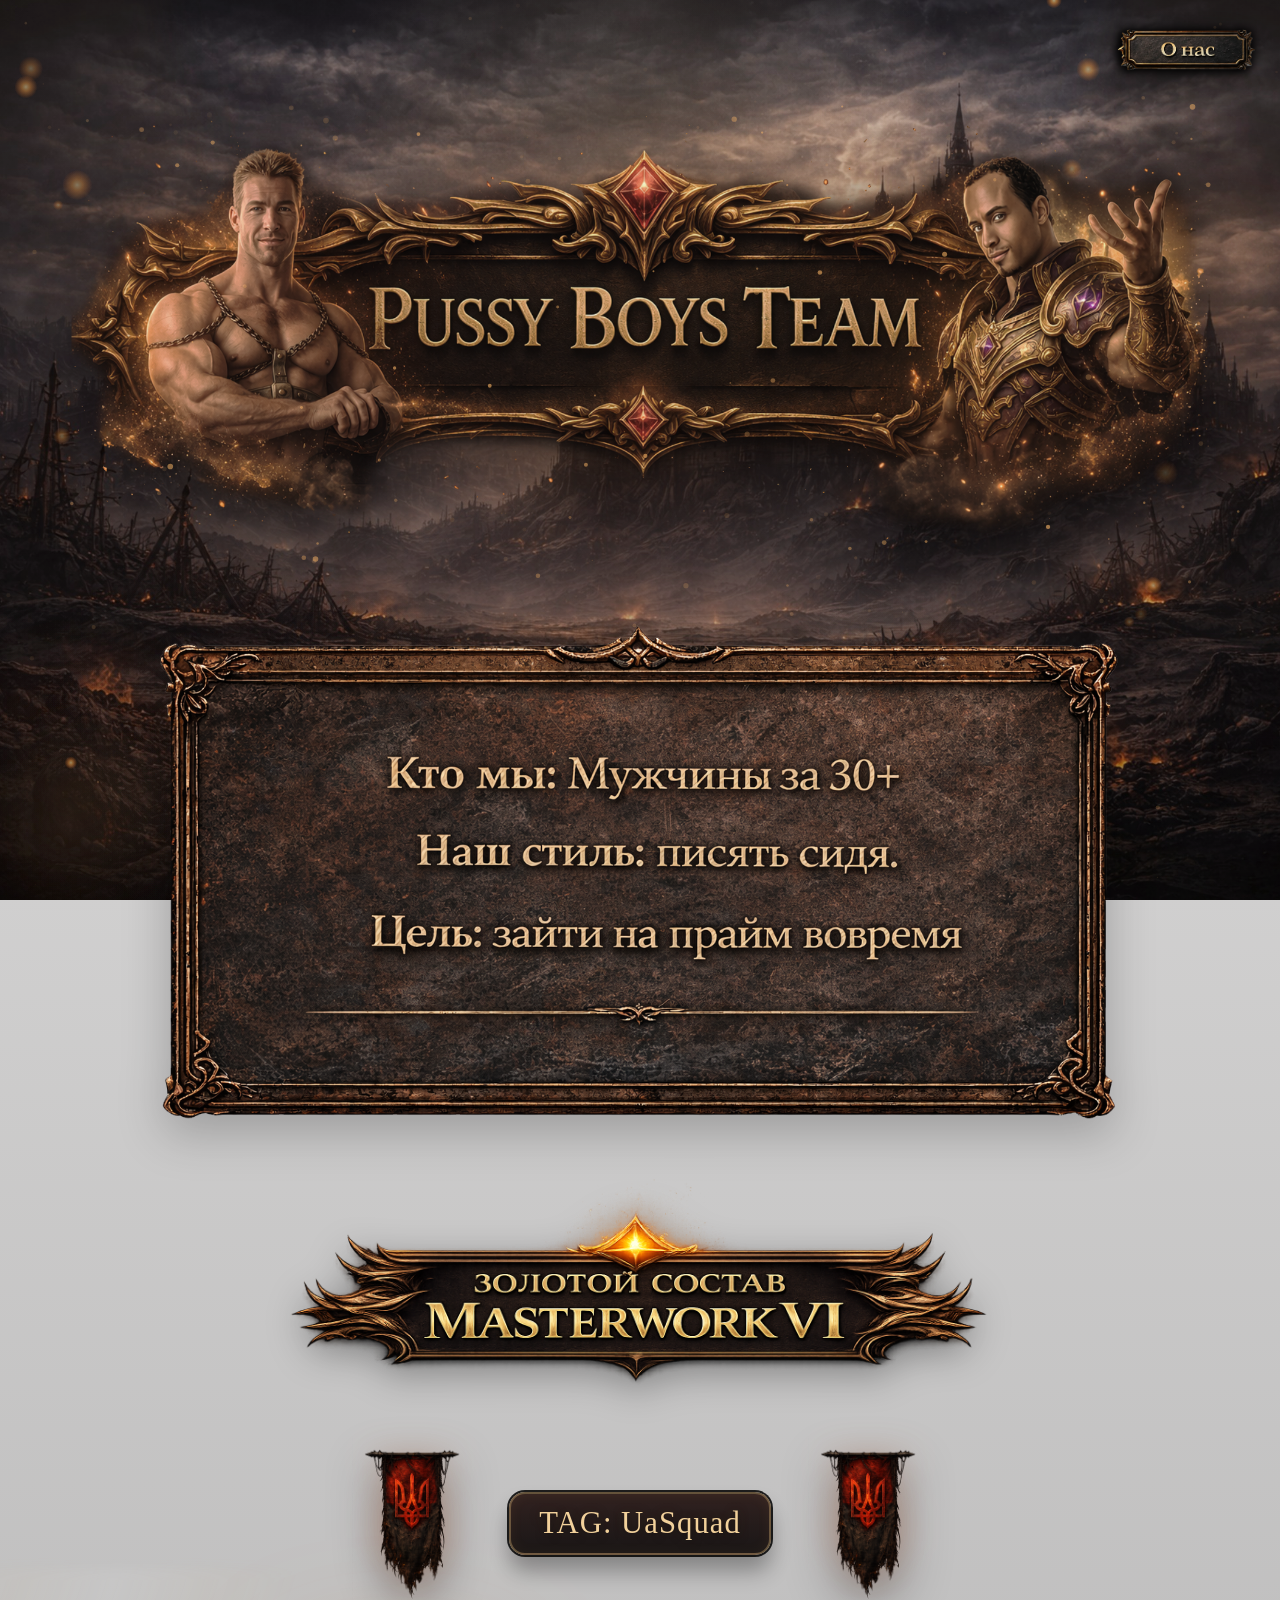
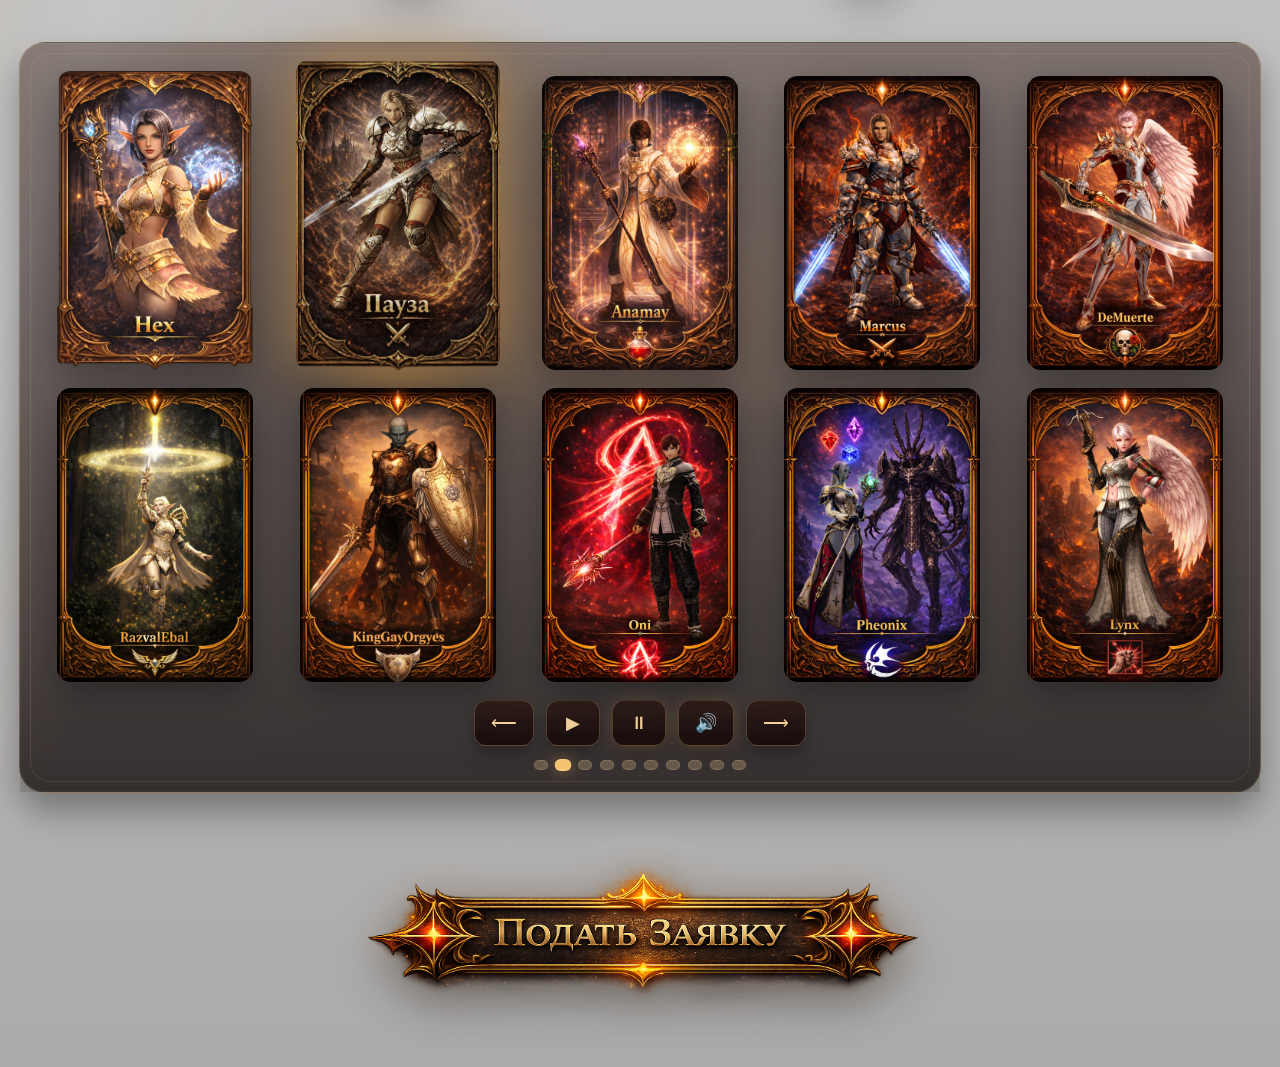
==== index.html @ cdac4bb9 "Add files via upload" ====
<!DOCTYPE html>
<html lang="ru">
<head>
<link rel="icon" type="image/png" href="favicon.png">
<meta charset="UTF-8" />
<meta name="viewport" content="width=device-width, initial-scale=1.0" />
<title>Pussy Boys Team</title>
<style>
*{box-sizing:border-box}
html,body{margin:0;padding:0;scroll-behavior:smooth}
:root{
  --gold:#f2d19b;
  --gold2:#d9b06d;
  --line:rgba(218,181,116,.28);
  --panelTop:rgba(35,20,18,.96);
  --panelBottom:rgba(16,10,10,.96);
}
body{
  min-height:100vh;
  font-family:Georgia,"Times New Roman",serif;
  color:#f2dfbf;
  background:linear-gradient(rgba(20,12,10,.12),rgba(10,8,8,.34)),url('bg.jpg') center top / cover no-repeat fixed;
  overflow-x:hidden;
}
body::before{
  content:"";
  position:fixed; inset:0;
  pointer-events:none;
  background:radial-gradient(circle at 50% 18%, rgba(255,210,140,.12), transparent 32%),linear-gradient(rgba(0,0,0,.04), rgba(0,0,0,.16));
  z-index:0;
}
#bgFx{position:fixed;inset:0;pointer-events:none;z-index:0}
.page{position:relative;z-index:1;width:min(1450px,calc(100% - 26px));margin:0 auto;padding:10px 0 34px}
.ambient-lights{position:fixed;inset:0;pointer-events:none;z-index:0;overflow:hidden}
.light-beam{position:absolute;top:-20vh;width:28vw;height:140vh;filter:blur(18px);opacity:.18;mix-blend-mode:screen;background:linear-gradient(180deg, rgba(255,204,136,.34), rgba(255,130,50,.08) 45%, transparent 88%);animation:beamFloat 13s ease-in-out infinite}
.light-beam.left{left:-6vw;transform:rotate(-16deg);animation-delay:-2s}
.light-beam.right{right:-7vw;transform:rotate(14deg);animation-delay:-7s}
.ember-orb{position:absolute;width:28vmax;height:28vmax;border-radius:999px;background:radial-gradient(circle, rgba(255,170,90,.16), rgba(255,120,50,.06) 36%, transparent 72%);filter:blur(18px);opacity:.55;animation:orbPulse 10s ease-in-out infinite}
.ember-orb.one{left:-8vmax;bottom:-6vmax}
.ember-orb.two{right:-10vmax;top:8vh;animation-delay:-5s}
@keyframes beamFloat{0%,100%{transform:translateY(0) rotate(-16deg) scale(1)}50%{transform:translateY(3vh) rotate(-12deg) scale(1.04)}}
@keyframes orbPulse{0%,100%{transform:scale(1);opacity:.42}50%{transform:scale(1.12);opacity:.64}}
.topbar{display:flex;justify-content:flex-end;margin-bottom:6px}
.about-link{display:inline-block;background:transparent;border:none;padding:0;cursor:pointer}
.topbar img{width:160px;filter:drop-shadow(0 8px 18px rgba(0,0,0,.45));transition:transform .22s ease,filter .22s ease}
.topbar img:hover{transform:translateY(-1px) scale(1.03);filter:drop-shadow(0 8px 18px rgba(0,0,0,.45)) drop-shadow(0 0 14px rgba(255,175,80,.22))}
.stage{display:flex;flex-direction:column;align-items:center}
.banner-wrap{position:relative;width:min(1350px,96vw);aspect-ratio:1919 / 768;margin-bottom:14px;filter:drop-shadow(0 20px 40px rgba(0,0,0,.60));overflow:hidden}
.banner-img{position:absolute;inset:0;width:100%;height:100%;object-fit:contain;z-index:2;user-select:none;pointer-events:none}
.banner-fx{position:absolute;inset:0;width:100%;height:100%;pointer-events:none;z-index:3}
.about-board{position:relative;width:min(980px,92vw);margin-top:12px}
.reveal{opacity:0;transform:translateY(26px) scale(.985);transition:opacity .7s ease,transform .7s ease}
.reveal.visible{opacity:1;transform:translateY(0) scale(1)}
.about-board img{display:block;width:100%;height:auto;filter:drop-shadow(0 16px 24px rgba(0,0,0,.24))}
.gold{width:min(700px,62vw);margin-top:28px;filter:drop-shadow(0 10px 18px rgba(0,0,0,.35))}
.tag-flag-wrap{width:min(760px,88vw);margin:24px auto 8px;display:flex;align-items:center;justify-content:center;gap:22px}
.side-flag{width:min(150px,18vw);display:flex;justify-content:center}
.side-flag .flag-wrap{position:relative;display:inline-block;transform-origin:top center;animation:flagSway 5.5s ease-in-out infinite;filter:drop-shadow(0 0 16px rgba(255,120,60,.14)) drop-shadow(0 18px 24px rgba(0,0,0,.38))}
.side-flag.right .flag-wrap{animation-delay:-2.2s}
.side-flag .flag-wrap::after{content:"";position:absolute;inset:10% 18%;border-radius:18px;background:radial-gradient(circle, rgba(255,120,60,.18), transparent 60%);filter:blur(20px);pointer-events:none}
.side-flag img{position:relative;z-index:1;width:min(120px,14vw);height:auto}
.tag-label-box{padding:12px 28px;border-radius:16px;background:linear-gradient(180deg, rgba(36,20,18,.92), rgba(12,8,8,.92));border:2px solid rgba(220,182,120,.38);box-shadow:0 0 0 2px rgba(0,0,0,.85),0 16px 22px rgba(0,0,0,.32),inset 0 0 14px rgba(255,170,80,.06)}
.tag-label{font-size:clamp(24px,2.4vw,38px);color:var(--gold);letter-spacing:1px;text-shadow:0 2px 10px rgba(0,0,0,.6),0 0 14px rgba(255,180,90,.08);white-space:nowrap}
@keyframes flagSway{0%,100%{transform:rotate(-1deg) translateY(0)}50%{transform:rotate(1.4deg) translateY(-3px)}}
.roster-stand{margin-top:18px;width:min(1380px,97vw);padding:22px;border-radius:26px;background:linear-gradient(180deg, rgba(48,26,20,.48), rgba(18,10,10,.74));border:1px solid rgba(218,181,116,.24);box-shadow:0 18px 34px rgba(0,0,0,.34),inset 0 0 0 1px rgba(255,220,150,.04);position:relative;overflow:visible}
.roster-stand::before{content:"";position:absolute;inset:10px;border-radius:20px;border:1px solid rgba(218,181,116,.16);pointer-events:none}
.roster-stand::after{content:"";position:absolute;inset:0;background:radial-gradient(circle at 50% 35%, rgba(255,180,100,.08), transparent 42%),linear-gradient(180deg, rgba(255,220,180,.03), transparent 20%, transparent 80%, rgba(0,0,0,.12));pointer-events:none}
.roster-stand .shimmer{position:absolute;inset:-10% auto -10% -20%;width:32%;background:linear-gradient(90deg, transparent, rgba(255,220,160,.08), rgba(255,255,255,.16), rgba(255,220,160,.08), transparent);transform:skewX(-18deg);filter:blur(6px);opacity:.55;pointer-events:none;animation:standSweep 9s linear infinite}
@keyframes standSweep{0%{left:-30%}100%{left:115%}}
.roster-inner{position:relative;z-index:1}
.roster-inner::before{content:"";position:absolute;left:50%;top:22%;transform:translateX(-50%);width:70%;height:180px;background:radial-gradient(circle, rgba(255,170,100,.08), transparent 70%);filter:blur(26px);pointer-events:none}
.cards{margin-top:6px;display:grid;grid-template-columns:repeat(5,minmax(0,1fr));gap:18px 16px;align-items:end;justify-items:center}
.card-shell{position:relative;width:min(100%,220px);display:flex;justify-content:center;align-items:flex-end;cursor:pointer;-webkit-tap-highlight-color:transparent;padding:12px;margin:-12px;border:none;background:transparent}
.card-shell::after{content:"";position:absolute;inset:auto 10px -6px 10px;height:28px;border-radius:999px;background:radial-gradient(circle, rgba(255,180,80,.34), transparent 72%);opacity:0;filter:blur(11px);transform:scale(.82);transition:opacity .25s ease,transform .25s ease;pointer-events:none}
.card-shell.active::after{opacity:1;transform:scale(1.08)}
.card{display:block;width:min(100%,220px);transition:transform .24s ease,filter .24s ease,opacity .24s ease;cursor:pointer;filter:drop-shadow(0 12px 20px rgba(0,0,0,.35));transform-origin:center bottom;border-radius:14px;position:relative;z-index:1;user-select:none;-webkit-user-drag:none}
.card-shell:hover .card{transform:translateY(-6px) scale(1.08);filter:drop-shadow(0 0 18px rgba(255,190,100,.35)) drop-shadow(0 18px 28px rgba(0,0,0,.5))}
.card-shell:hover::after{opacity:1;transform:scale(1.12)}
.cards:hover .card-shell:not(:hover) .card{opacity:.62}
.card.active{opacity:1;transform:scale(1.04);filter:drop-shadow(0 0 26px rgba(255,198,110,.46)) drop-shadow(0 0 54px rgba(255,150,50,.18)) drop-shadow(0 16px 28px rgba(0,0,0,.44));animation:cardPulse 2.6s ease-in-out infinite}
@keyframes cardPulse{0%,100%{transform:scale(1.04)}50%{transform:scale(1.06)}}
.controls{margin-top:18px;display:flex;gap:12px;align-items:center;justify-content:center;flex-wrap:wrap}
.ctrl-btn{border:1px solid var(--line);background:linear-gradient(180deg, rgba(48,27,23,.86), rgba(20,10,10,.92));color:var(--gold);min-width:54px;height:46px;padding:0 16px;border-radius:12px;cursor:pointer;font-size:18px;box-shadow:0 10px 18px rgba(0,0,0,.26);transition:transform .18s ease,filter .18s ease,border-color .18s ease}
.ctrl-btn:hover{transform:translateY(-1px);filter:brightness(1.06);border-color:rgba(255,205,120,.4)}
.ctrl-btn.active-toggle{box-shadow:0 0 16px rgba(255,180,80,.2),0 10px 18px rgba(0,0,0,.26)}
.indicators{display:flex;gap:8px;margin-top:14px;justify-content:center;flex-wrap:wrap}
.dot{width:10px;height:10px;border-radius:999px;background:rgba(255,220,160,.24);border:1px solid rgba(255,220,160,.18);transition:transform .18s ease,background .18s ease,box-shadow .18s ease;cursor:pointer}
.dot.active{background:rgba(255,205,120,.95);box-shadow:0 0 12px rgba(255,185,90,.45);transform:scale(1.2)}
.apply{display:block;width:min(560px,58vw);margin:30px auto 0;filter:drop-shadow(0 0 22px rgba(255,170,76,.16)) drop-shadow(0 14px 24px rgba(0,0,0,.45));transition:.2s ease;cursor:pointer}
.apply:hover{transform:scale(1.03)}
.modal{position:fixed;inset:0;display:none;align-items:center;justify-content:center;z-index:50}
body.focus-mode #bgFx,body.focus-mode .ambient-lights{opacity:.18;transition:opacity .3s ease}
body.focus-mode .stage{transform:scale(.992)}
#characterModal.open .modal-window{box-shadow:0 22px 48px rgba(0,0,0,.54),0 0 48px rgba(255,170,80,.14)}
.modal.open{display:flex}
.modal-backdrop{position:absolute;inset:0;background:rgba(0,0,0,.62);backdrop-filter:blur(6px)}
.modal-window{position:relative;z-index:2;width:min(980px,94vw);max-height:min(88vh,980px);overflow:auto;padding:28px 30px 24px;border-radius:20px;background:radial-gradient(circle at top center, rgba(255,160,70,.06), transparent 30%),linear-gradient(180deg, var(--panelTop), var(--panelBottom));border:1px solid rgba(218,181,116,.35);box-shadow:0 18px 40px rgba(0,0,0,.45),0 0 24px rgba(255,170,80,.08);color:#f2dfbf;animation:modalIn .22s ease}
.modal-window::before{content:"";position:absolute;inset:10px;border-radius:14px;border:1px solid rgba(255,220,160,.10);pointer-events:none}
.modal-window h2{position:relative;margin:0 0 18px;color:#f2d19b;font-size:clamp(28px,3vw,40px);text-align:center;letter-spacing:.4px}
.modal-text{font-size:clamp(18px,1.7vw,24px);line-height:1.6;max-height:50vh;overflow-y:auto;padding-right:6px}
.modal-text p{margin:0 0 12px}
.modal-text b{color:#f4ca86}
.modal-text::-webkit-scrollbar{width:6px}
.modal-text::-webkit-scrollbar-thumb{background:rgba(255,180,80,.4);border-radius:6px}
.modal-close{position:absolute;top:12px;right:14px;width:42px;height:42px;border-radius:10px;border:1px solid rgba(218,181,116,.28);background:linear-gradient(180deg, rgba(48,27,23,.86), rgba(20,10,10,.92));color:#f2d19b;cursor:pointer;font-size:20px}
.modal-close:hover{filter:brightness(1.08)}
.character-grid{display:grid;grid-template-columns:minmax(180px,260px) 1fr;gap:20px;align-items:start}
.character-grid img{width:100%;border-radius:16px;filter:drop-shadow(0 12px 20px rgba(0,0,0,.35))}
.character-role{color:var(--gold2);font-size:clamp(20px,1.8vw,26px);margin-bottom:10px}
.character-tabs{display:flex;gap:10px;flex-wrap:wrap;margin-bottom:14px}
.tab-btn{border:1px solid var(--line);background:linear-gradient(180deg, rgba(48,27,23,.82), rgba(20,10,10,.90));color:var(--gold);padding:10px 14px;border-radius:12px;cursor:pointer;font-size:16px}
.tab-btn.active{box-shadow:0 0 14px rgba(255,180,80,.18);border-color:rgba(255,205,120,.38)}
.character-sound{margin-top:16px;display:flex;gap:10px;flex-wrap:wrap}
.form-grid{display:grid;grid-template-columns:1fr 1fr;gap:14px}
.form-grid .full{grid-column:1 / -1}
.form-field label{display:block;margin-bottom:6px;color:var(--gold)}
.form-field input,.form-field textarea{width:100%;padding:12px 14px;border-radius:12px;border:1px solid rgba(218,181,116,.24);background:rgba(15,10,10,.72);color:#f2dfbf;font:inherit}
.form-field textarea{min-height:120px;resize:vertical}
.submit-row{margin-top:18px;display:flex;gap:12px;justify-content:flex-end;align-items:center;flex-wrap:wrap}
.submit-status{color:#f4ca86;font-size:15px}
.form-btn{border:1px solid var(--line);background:linear-gradient(180deg, rgba(48,27,23,.92), rgba(20,10,10,.96));color:var(--gold);min-width:120px;height:46px;padding:0 18px;border-radius:12px;cursor:pointer;font-size:18px;box-shadow:0 10px 18px rgba(0,0,0,.26)}
@keyframes modalIn{from{opacity:0;transform:translateY(12px) scale(.98)}to{opacity:1;transform:translateY(0) scale(1)}}
@media (max-width:1200px){
  .cards{grid-template-columns:repeat(4,minmax(0,1fr))}
}
@media (max-width:980px){
  .page{width:calc(100% - 20px)}
  .cards{grid-template-columns:repeat(3,minmax(0,1fr));gap:16px 12px}
  .card,.card-shell{width:min(100%,210px)}
  .gold{width:min(560px,74vw)}
  .apply{width:min(440px,72vw)}
  .character-grid,.form-grid{grid-template-columns:1fr}
  .tag-flag-wrap{gap:10px}
  .modal-window{width:min(94vw,820px);padding:24px 22px 20px}
}
@media (max-width:760px){
  body{background-attachment:scroll;background-position:center top}
  .page{width:calc(100% - 16px);padding:8px 0 20px}
  .topbar{justify-content:center;margin-bottom:10px}
  .topbar img{width:122px}
  .banner-wrap{width:min(100%,96vw);margin-bottom:10px}
  .about-board{width:min(100%,96vw);margin-top:8px}
  .gold{width:min(92vw,520px);margin-top:18px}
  .tag-flag-wrap{gap:8px;flex-wrap:nowrap}
  .side-flag img{width:min(72px,14vw)}
  .tag-label{font-size:clamp(16px,4.2vw,24px);white-space:normal;text-align:center}
  .tag-label-box{padding:10px 14px;width:min(100%,420px)}
  .roster-stand{width:min(100%,96vw);padding:16px 12px 14px;border-radius:20px;margin-top:14px}
  .roster-stand::before{inset:8px;border-radius:15px}
  .cards{grid-template-columns:repeat(2,minmax(0,1fr));gap:14px 10px}
  .card,.card-shell{width:min(100%,190px)}
  .controls{gap:8px;margin-top:14px}
  .ctrl-btn{min-width:48px;height:44px;padding:0 14px;border-radius:10px;font-size:17px}
  .indicators{margin-top:12px;gap:7px}
  .dot{width:11px;height:11px}
  .apply{width:min(86vw,380px);margin-top:20px}
  .modal-window{width:min(96vw,680px);max-height:min(90vh,980px);padding:20px 16px 16px;border-radius:18px}
  .modal-window h2{margin-bottom:14px}
  .modal-text{font-size:16px;line-height:1.55;max-height:48vh}
  .character-role{font-size:20px}
  .character-tabs,.character-sound{gap:8px}
  .tab-btn,.form-btn{min-height:44px;font-size:15px}
  .form-field input,.form-field textarea{padding:11px 12px;font-size:16px}
  .submit-row{justify-content:stretch}
}
@media (max-width:520px){
  .page{width:calc(100% - 12px)}
  .tag-flag-wrap{flex-direction:column}
  .side-flag{display:none}
  .roster-stand{padding:14px 10px 12px}
  .cards{grid-template-columns:repeat(2,minmax(0,1fr));gap:12px 8px}
  .card,.card-shell{width:min(100%,168px)}
  .card-shell:hover .card{transform:translateY(-2px) scale(1.03)}
  .card.active{transform:scale(1.02)}
  .controls{display:grid;grid-template-columns:repeat(5,minmax(0,1fr));width:100%}
  .ctrl-btn{min-width:0;width:100%;padding:0;height:42px}
  .character-grid img{max-width:220px;margin:0 auto}
  .character-sound{display:grid;grid-template-columns:1fr;gap:8px}
  .form-grid{gap:12px}
  .submit-row{flex-direction:column;align-items:stretch}
  .submit-status{text-align:center}
}
@media (max-width:380px){
  .cards{grid-template-columns:1fr}
  .card,.card-shell{width:min(78vw,240px)}
  .controls{grid-template-columns:repeat(3,minmax(0,1fr))}
  #playBtn,#pauseBtn{grid-column:span 1}
  #soundBtn{grid-column:span 1}
  #prevBtn{grid-column:1 / 2}
  #nextBtn{grid-column:3 / 4}
}

@media (hover:none){
  .cards:hover .card-shell:not(.active) .card{opacity:1;transform:none}
  .card-shell:hover .card{transform:none;filter:drop-shadow(0 12px 20px rgba(0,0,0,.35))}
  .card-shell:hover::after{opacity:0;transform:scale(.82)}
}

/* CUSTOM PNG CURSOR */
body {
  cursor: url('cursor.png') 4 4, auto;
}

button, a, .card {
  cursor: url('cursor.png') 4 4, pointer;
}

</style>
</head>
<body>
<audio id="metalHitAudio" preload="auto">
  <source src="metal-hit.mp3" type="audio/mpeg">
</audio>
<canvas id="bgFx"></canvas>
<div class="ambient-lights" aria-hidden="true">
  <div class="light-beam left"></div>
  <div class="light-beam right"></div>
  <div class="ember-orb one"></div>
  <div class="ember-orb two"></div>
</div>

<div class="page">
  <div class="topbar">
    <button class="about-link" id="aboutOpenBtn" aria-label="О нас">
      <img src="about.png" alt="О нас" />
    </button>
  </div>

  <div class="stage">
    <div class="banner-wrap" id="bannerWrap">
      <img class="banner-img" src="banner.png" alt="Pussy Boys Team" />
      <canvas class="banner-fx" id="bannerFx"></canvas>
    </div>

    <div class="about-board reveal" id="about-block">
      <img src="wood.png" alt="Доска Кто мы" />
    </div>

    <img class="gold reveal" src="gold.png" alt="Золотой состав" />

    <div class="tag-flag-wrap reveal">
      <div class="side-flag left">
        <div class="flag-wrap"><img src="flag.png" alt="UaSquad flag" onerror="this.style.display='none'"></div>
      </div>
      <div class="tag-label-box">
        <div class="tag-label">TAG: UaSquad</div>
      </div>
      <div class="side-flag right">
        <div class="flag-wrap"><img src="flag.png" alt="UaSquad flag" onerror="this.style.display='none'"></div>
      </div>
    </div>

    <div class="roster-stand reveal">
      <div class="shimmer"></div>
      <div class="roster-inner">
        <div class="cards" id="cards"></div>
        <div class="controls">
          <button class="ctrl-btn" id="prevBtn" title="Предыдущий">⟵</button>
          <button class="ctrl-btn active-toggle" id="playBtn" title="Запустить авто">▶</button>
          <button class="ctrl-btn" id="pauseBtn" title="Пауза авто">⏸</button>
          <button class="ctrl-btn active-toggle" id="soundBtn" title="Звук">🔊</button>
          <button class="ctrl-btn" id="nextBtn" title="Следующий">⟶</button>
        </div>
        <div class="indicators" id="indicators"></div>
      </div>
    </div>

    <img class="apply reveal" src="apply.png" alt="Подать заявку" id="applyOpenBtn" />
  </div>
</div>

<div class="modal" id="aboutModal">
  <div class="modal-backdrop" id="aboutBackdrop"></div>
  <div class="modal-window">
    <button class="modal-close" id="aboutCloseBtn" aria-label="Закрыть">✕</button>
    <h2>О Pussy Boys Team</h2>
    <div class="modal-text">
      <p><b>Кто мы:</b> Обычная ебанутая конста. Не идеальные, не святые — просто пачка, которая каким-то хуем работает.</p> <p><b>Наш стиль:</b> Любим подраться, любим залететь без плана, любим делать хуйню… но иногда, сука, делаем идеально и сами в ахуе.</p> <p><b>Как играем:</b> Сегодня мы боги, завтра клоуны. Кто-то жмёт кнопки, кто-то орёт, кто-то лежит ебалом в пол — классика.</p> <p><b>Позиция:</b> Нам похуй на “правильную” игру. Мы не про гайды и теорию. Мы про вайб, крики в ТС и файты, где всё идёт через жопу, но мы всё равно вывозим.</p> <p><b>Цель:</b> Пиздить, не развалиться, и чтобы было что вспоминать, а не просто “ну пофармили и разошлись”.</p> <p><b>Кого ищем:</b> Не нытиков, токсиков. Нужны живые люди, с онлайном, с юмором и с яйцами. Если ты готов играть в команде, а не стоять как НПЦ — ждем!</p>
    </div>
  </div>
</div>

<div class="modal" id="characterModal">
  <div class="modal-backdrop" id="characterBackdrop"></div>
  <div class="modal-window">
    <button class="modal-close" id="characterCloseBtn" aria-label="Закрыть">✕</button>
    <h2 id="characterTitle">Персонаж</h2>
    <div class="character-grid">
      <img id="characterImage" src="" alt="Персонаж">
      <div>
        <div class="character-role" id="characterRole"></div>
        <div class="character-tabs">
          <button class="tab-btn active" data-tab="desc">Описание</button>
          <button class="tab-btn" data-tab="notes">Заметки</button>
                  </div>
        <div class="modal-text" id="characterTextBox">
          <p id="characterText"></p>
        </div>
        <div class="character-sound">
          <button class="form-btn" id="replaySoundBtn">▶ Проиграть звук</button>
          <button class="form-btn" id="stopSoundBtn">⏹ Остановить звук</button>
        </div>
      </div>
    </div>
  </div>
</div>

<div class="modal" id="applyModal">
  <div class="modal-backdrop" id="applyBackdrop"></div>
  <div class="modal-window">
    <button class="modal-close" id="applyCloseBtn" aria-label="Закрыть">✕</button>
    <h2>Подать заявку</h2>
    <form id="applyForm">
      <div class="form-grid">
        <div class="form-field">
          <label for="nickname">Ник</label>
          <input id="nickname" name="nickname" required>
        </div>
        <div class="form-field">
          <label for="telegram">Telegram</label>
          <input id="telegram" name="telegram" required>
        </div>
        <div class="form-field">
          <label for="classRole">Класс / роль</label>
          <input id="classRole" name="class_role" required>
        </div>
        <div class="form-field">
          <label for="prime">Прайм / онлайн</label>
          <input id="prime" name="prime" required>
        </div>
        <div class="form-field">
          <label for="age">Возраст</label>
          <input id="age" name="age" required>
        </div>
        <div class="form-field">
          <label for="experience">Опыт / сервер</label>
          <input id="experience" name="experience" required>
        </div>
        <div class="form-field full">
          <label for="aboutPlayer">Пару слов о себе</label>
          <textarea id="aboutPlayer" name="about_player" required></textarea>
        </div>
      </div>
      <div class="submit-row">
        <div class="submit-status" id="submitStatus"></div>
        <button class="form-btn" type="submit">Отправить</button>
      </div>
    </form>
  </div>
</div>

<script>
const PLACEHOLDER_SVG = "data:image/svg+xml;utf8," + encodeURIComponent(`<svg xmlns='http://www.w3.org/2000/svg' width='500' height='800' viewBox='0 0 500 800'><defs><linearGradient id='g' x1='0' x2='0' y1='0' y2='1'><stop offset='0%' stop-color='#4a2a1d'/><stop offset='100%' stop-color='#1b0f0d'/></linearGradient></defs><rect width='100%' height='100%' rx='26' fill='url(#g)'/><rect x='14' y='14' width='472' height='772' rx='18' fill='none' stroke='#c69557' stroke-width='3' opacity='0.75'/><text x='50%' y='46%' text-anchor='middle' fill='#f2d19b' font-size='34' font-family='Georgia'>PLACEHOLDER</text><text x='50%' y='53%' text-anchor='middle' fill='#c69557' font-size='20' font-family='Georgia'>Добавь PNG карточку</text></svg>`);

const players = [
  { name:'Hex', role:'EE', image:'hex.png', sound:'hex.mp3', text:`По факту он не играет в Lineage 2 — он там работает без выходных, отпуска и шансов на нормальную жизнь.
Глава Pussy Boys Team — человек, который может за 5 минут придумать план уровня “мы сейчас разъебём сервер”, а через 10 минут вся пачка уже лежит ебалом в пол. Стратег, аналитик и главный поставщик хуйни  одновременно.
Выглядит “довольно красиво как для урода” — это когда ты смотришь и вроде норм, а потом понимаешь, что тебя где-то наебали, но не можешь объяснить где именно.
Человек важности уровня главы государства. Даже донатит в игру через Пенсионный фонд.
Полгода обещает сделать видео “итоги сезона на MW”. На текущий момент готовность — 146%. Осталось только, блядь, начать. Это уже не обещание — это легенда, миф, местный фольклор.
Любит делать сайты про Pussy Boys больше, чем играть, потому что там хотя бы можно нажать “обновить” и не получить пизды от рандомов.`, notes:`● Много пиздит
● Любит точность и порядок
● Смешно шутит` },
  { name:'IIay3a', role:'Гладиатор', image:'pauza.png', sound:'IIay3a.mp3', text:` Смотри внимательно.
Ты видишь перед собой игрока?
Или ебучую радиостанцию без кнопки выключить?
Можешь представить, сколько слов он сказал за день?
Или ты уже сбился после первой тысячи?
Он играет?
Или он просто параллельно ведёт форум, телеграм, переговоры и ещё успевает пиздеть в ТС?
Ты думаешь, он занят?
Или он просто везде сразу?
Посмотри ещё раз.
Этот человек… Потенциальный операционный директор "Суши Клаб Солёное" и двигатель пачки. `, notes:`● Говорит правду в лоб
● Жёсткий приколист
● Есть бронь`, lore:`Гладиатор, который считает, что лучшая защита — это ещё одна атака.` },
  { name:'Anamay', role:'Биш', image:'anamay.png', sound:'anamay.mp3', text:`Родился, вырос, всё как у людей. Переехал в Германию, стал правых взглядов. Мечтал стать художником. Потом работа, семья, ребёнок.
Долгое время играл в Lineage. Стабильно, уверенно, понимал игру, чувствовал тайминги. Уважаемый человек в пачке.
Но в какой-то момент ему стало мало.
Бросил всё. Жену. Ребёнка. Пак.  И ушёл в Доту. Просто потому что внутри сидело твёрдое: «Я могу больше».
Старт — около 1500 ммр. 38 лет. Уже не юнец, но с холодной головой, железной дисциплиной и взглядом человека, которому нечего терять.
Говорят, первые полгода он почти не выходил из дома. Тренировки по 12–14 часов. Восемь реплей в день минимум. Анализ, тайминги, механика, макро. Всё заново. Как будто начинал жизнь с чистого листа.
Сейчас ему уже за сорок, а он всё ещё лезет вверх. Медленно, тяжело, но без остановки. Иногда в голосе проскальзывает усталость, но в глазах — тот же огонь.
Легенда пачки. Настоящий талант. Человек, который в том возрасте, когда большинство уже давно смирилось, решил, что его главная история ещё не написана.`, notes:`● Умный.
● Вес 126 килограмм. 
● Моральный урон команде.`, lore:`Если враг думал, что бой уже выигран, значит он просто не заметил Anamay.` },
  { name:'Marcus', role:'Гладиатор', image:'Marcus.png', sound:'marcus.mp3', text:`Предприимчивый мужик. Владелец сети ресторанов, добрый, отзывчивый, всегда поможет советом или баблом. Служил в спецназе, участвовал в нескольких антитеррористических операциях. Больше трёхсот подтверждённых убийств. Готовили к партизанской войне, был лучшим снайпером во всей армии.
И как, сука, в эту хуйню можно поверить?
А потом ты заходишь на прайм и всё сразу становится на место.
Этот гений прижимает ТП в тот момент, когда ты только карту открыл. Подождать команду? Да хуй там. Он уже влетел в толпу с криком «ЩА Я ЧЕКНУ!» посреди Хатума, будто это зачистка блокпоста.
Требует дайте мне хил, я их всех вынесу. Иногда действительно выносит. Чаще красиво умирает первым, ломает икар дуалы +8, на второй день после их ввода и потом полчаса объясняет, как бы он всех разъебал, если бы не !!!!!
Если бы не его «успешные» заточки нашего фаворита, в Гиране до сих пор не было бы нормальных кристаллов. Потому что Marcus не фармит. Marcus воюет. Всегда. Везде. Даже когда надо просто поторговать.
Легенда. Полностью невменяемый. Но свой до костей.`, notes:`●Богатый.
 ●Лудик.
 ●Штурмовик.`, lore:`Лор для Marcus.` },
  { name:'DeMuerte', role:'Берс', image:'DeMuerte.png', sound:'demuerte.mp3', text:`Буйный. Сука, реально шарит в игре. В реале — спортивный здоровяк, качается, морда кирпичом, взгляд такой, что сразу хочется встать по стойке «смирно». А в Л2 он берсерк. Настоящий. Знает, что делать, всегда. Даже когда все вокруг в панике — DeMuerte уже летит вперёд.
В своё время он закосплеил Итачи из Учиха. Перерезал половину своего клана, чтобы получить мангёку шаринган. Не в шутку. Реально. Чат в ахуе, а Ярик стоит в чёрном плаще, с красными глазами и спокойно говорит: «Аматерасу».  Резкий, как удар серпом по яйцам, и жесткий, как удар молотом.`, notes:`●Рост 2м+.
●Единственный с пачки кто сделает больше 10 отжиманий.
●Носит травмат. `, lore:`Лор для DeMuerte.` },
  { name:'RazvalEbal', role:'СВС', image:'razvalebal.png', sound:'razvalebal.mp3', text:`Кирюха, блять, RazvalEbal —  это диагноз.
Решил, что прайм с 23:00 — «так удобнее». Стоит на макросе, как NPC из таверны, только вместо реплик — вечное «я щас, сек».
Ты орёшь: «КИРЮХА, ДЕНСЫ!», а он где-то жрёт, курит или просто исчез в астрале. Наш SWS по паспорту, а в душе — ДД. Мечтает резать, мечтает дамажить.Но в  файтах — бог. Танцы ложатся идеально, тайминги секунда в секунду, пальцы всё помнят, даже когда мозг давно в отключке. В чате тишина, в ТС пустота, а Кирюха уже в Расте строит хату с соломы и печкой. Lineage для него — так, промежуточная станция. Мечтает лутать бочки и рубить деревья.
Кофе готовит только из свежайшего молока и каждый раз идёт доить Вола, перед этим хорошенько его выебав.
Но когда начинается настоящий пиздец и всё горит — RazvalEbal возвращается. Как призрак. Как баг в системе. И начинает ебать. И ты сидишь и думаешь: «Сука, как?!»
А это просто Кирюха АФК-легенда. Наш RazvalEbal.`, notes:`●Пунктуальный.
●Стабильный. 
●Надёжный. `, lore:`Лор для RazvalEbal.` },
  { name:'KingGayOrgyes', role:'ШК', image:['Player7.png','player7.png','Player7.PNG','player7.PNG'], sound:['Player7.mp3','player7.mp3','Player7.MP3','player7.MP3'], text:`Коля — танк, блять, не человек, а Шрек из болота. 
Рыгает в микрофон — у всего КП микроинфаркт.
«ХРРРГКХААААА» — и это, сука, не шутка. Это официальный саундтрек каждого файта. Колин фирменный трек.
Несёт такую хуйню, что даже священник в голос крестится. Фразы без начала, без конца, без смысла.
Гавкает, бурчит, булькает, как старый чайник на максимуме.
Снова рыгает, кашляет, хрюкает в такт музыке. Звук такой, будто кто-то трахает канализационную трубу.
Но кнопки жмёт — как бог. Держит агро, пока весь мир вокруг горит в аду. ДД в истерике, саппорты в слезах, а Коля стоит, как бетонный памятник «Мне похуй, я танк».
Попробуй забрать его из пака хоть на один прайм — и сразу поймёшь, кто вас всех, сука, держал.
Коля — это рёв, шум, ад, пердёж и хаос.
Это танк, который переживёт  и конец света.
Не любить его почти невозможно.  
А без него пачка — уже не пачка. Просто мясо на убой.`, notes:`●Отрыжка года. 
●Признаный кулинар. 
●Нестандартное мышление. `, lore:`Лор для седьмого персонажа.` },
  { name:'Oni', role:'ПП', image:['Player8.png','player8.png','Player8.PNG','player8.PNG'], sound:['Player8.mp3','player8.mp3','Player8.MP3','player8.MP3'], text:`Солич (Oni) — это, блять, не ПП, это тамада  и серверный Казанова в одном флаконе.
В реале — пиздец как телок ебёт. Направо, налево, по кругу. Бухает, курит шмаль пачками, но при этом остаётся самым общительным и добрым  на районе. За словом в карман никогда не лезет, языком мелет так, что любая тёлка тает за пять минут.
А в игре — полный пиздец. Ломает пушки как спички. Четыре заточки на +6 уже отправил в утиль, просто потому что. Заточка под синькой, руки трясутся, глаза красные — «ещё разик, сука, повезёт». Не повезло. 
Безвести пропавший.. В паке крик: «СОЛИЧ, ДАЙ ПОВ, БЛЯДЬ!», а его нет. Ни онлайна, ни сигнала. То телки, то бухло, то «жизнь пошла по-новому».
В итоге в конце совсем забил на игру. Просто исчез.
Но пока был — был легендой. С ним всегда было весело, шумно и опасно. Может минуснуть пушку в самый важный момент, но когда заходил в форму — ПОВы летели так, что враги горели.`, notes:`●Ушел за хлебом, не вернулся.
●Секс машина.
●Не верит ни единому нашему слову.` , lore:`Лор для восьмого персонажа.` },
  { name:'Pheonix', role:'ФС', image:['Player9.png','player9.png','Player9.PNG','player9.PNG'], sound:['Player9.mp3','player9.mp3','Player9.MP3','player9.MP3'], text:`Димон Pheonix — это сука резервный ядерный двигатель.
Есть свет — он уже в игре. Без «ой, щас», без отмазок, без нытья. Просто заходит и начинает всех ебать.
Даст пизды любому бывшему  — молча, жёстко. Без лишних слов, без драмы в чате. Просто факт.
Он не гавкает в войс, не строит из себя героя, не разъёбывает клавиатуру. Он просто делает работу. И делает её так, что вопросов не остаётся.
Тащит на любом классе: ДД, Сапорт — ему похуй. Дай ему кнопки — и он устроит сервис.
Без истерик. Без понтов. Без показухи.
Просто заходит и зачищает всю эту хуйню.`, notes:`●Топ прайм на сервере.
●Аааллё
●Жертва катакомб.` , lore:`Лор для девятого персонажа.` },
  { name:'Lynx', role:'Описание добавишь позже', image:['Player10.png','player10.png','Player10.PNG','player10.PNG'], sound:['Player10.mp3','player10.mp3','Player10.MP3','player10.MP3'], text:`Дима Линкс — нормальный тип, без гнили и без понтов.
Семейный, вежливый, из тех, кто не пиздит, а просто живёт. Добрый, спокойный, без лишних движений и драм. Не лезет в срачи, не меряется хуями, не строит из себя альфу. Просто свой. Просто нормальный член команды, блять.
Правда...Кнопку УД он ищет, как клад в старой жопе.
Когда надо жать — он думает.
Когда уже поздно — он вспоминает.
Но при всём при этом — золото, а не человек.
Просто стабильный, адекватный пацан, с которым хочется играть даже без эпиков и жирных сумок.
Не мог много играть, часто пропадал, но по своим причинам!  
С такими людьми пак чувствуется как семья, а не просто сборная солянка.
Линкс — это не про хайп, не про понты и не про «я тут главный».
Это про спокойствие, стабильность и человеческий базар.`, notes:`●Дает речку в файте. 
●Узнал за уд в конце сезона. 
●Добряк.`, lore:`Лор для десятого персонажа.` }
];

let current = 1;
let autoTimer = null;
let autoEnabled = false;
let soundEnabled = true;
let currentAudio = null;
const GLOBAL_VOLUME = 0.7;

const cardsEl = document.getElementById('cards');
const indicatorsEl = document.getElementById('indicators');
const playBtn = document.getElementById('playBtn');
const pauseBtn = document.getElementById('pauseBtn');
const soundBtn = document.getElementById('soundBtn');
const prevBtn = document.getElementById('prevBtn');
const nextBtn = document.getElementById('nextBtn');
const stageEl = document.querySelector('.stage');


function resolveAsset(asset) {
  return Array.isArray(asset) ? asset[0] : asset;
}

function tryImageSources(img, sources, fallbackSrc) {
  const list = Array.isArray(sources) ? [...sources] : [sources];
  const tryNext = () => {
    if (!list.length) {
      img.onerror = null;
      img.src = fallbackSrc;
      return;
    }
    const next = list.shift();
    img.src = next;
  };
  img.onerror = tryNext;
  tryNext();
}

function playAudioWithFallback(sourceList) {
  const list = Array.isArray(sourceList) ? [...sourceList] : [sourceList];
  return new Promise((resolve, reject) => {
    const tryNext = () => {
      if (!list.length) return reject(new Error('audio not found'));
      const src = list.shift();
      const audio = new Audio(src);
      const onCanPlay = () => {
        cleanup();
        resolve(audio);
      };
      const onError = () => {
        cleanup();
        tryNext();
      };
      const cleanup = () => {
        audio.removeEventListener('canplaythrough', onCanPlay);
        audio.removeEventListener('error', onError);
      };
      audio.addEventListener('canplaythrough', onCanPlay, { once: true });
      audio.addEventListener('error', onError, { once: true });
      audio.load();
    };
    tryNext();
  });
}

function stopCurrentSound() {
  if (currentAudio) {
    currentAudio.pause();
    currentAudio.currentTime = 0;
    currentAudio = null;
  }
}

function playCharacterSound(index) {
  if (!soundEnabled) return;
  const src = players[index].sound;
  if (!src) return;
  stopCurrentSound();
  playAudioWithFallback(src).then((audio) => {
    currentAudio = audio;
    currentAudio.volume = 0;
    return currentAudio.play();
  }).then(() => {
    let vol = 0;
    const fade = setInterval(() => {
      if (!currentAudio) return clearInterval(fade);
      vol += 0.05;
      currentAudio.volume = Math.min(GLOBAL_VOLUME, vol);
      if (vol >= GLOBAL_VOLUME) clearInterval(fade);
    }, 50);
  }).catch(() => {});
}

function buildCards() {
  cardsEl.innerHTML = '';
  indicatorsEl.innerHTML = '';
  players.forEach((player, index) => {
    const shell = document.createElement('button');
    shell.className = 'card-shell';
    shell.dataset.index = index;
    shell.type = 'button';
    shell.setAttribute('aria-label', `Открыть карточку ${player.name}`);

    const img = document.createElement('img');
    img.alt = player.name;
    img.className = 'card';
    img.dataset.index = index;
    img.draggable = false;
    tryImageSources(img, player.image, PLACEHOLDER_SVG);

    shell.addEventListener('click', () => {
      stopAuto();
      selectPlayer(index, true, true);
    });

    shell.appendChild(img);
    cardsEl.appendChild(shell);

    const dot = document.createElement('button');
    dot.className = 'dot';
    dot.type = 'button';
    dot.title = player.name;
    dot.setAttribute('aria-label', `Выбрать ${player.name}`);
    dot.addEventListener('click', () => { stopAuto(); selectPlayer(index, false, false); });
    indicatorsEl.appendChild(dot);
  });
}

function renderCards(playSound = false) {
  const cardEls = [...document.querySelectorAll('.card')];
  const shellEls = [...document.querySelectorAll('.card-shell')];
  const dotEls = [...document.querySelectorAll('.dot')];

  cardEls.forEach((el, idx) => {
    el.classList.remove('active');
    shellEls[idx].classList.remove('active');
    if (idx === current) {
      el.classList.add('active');
      shellEls[idx].classList.add('active');
    }
  });

  dotEls.forEach((dot, idx) => {
    dot.classList.toggle('active', idx === current);
  });

  if (playSound) playCharacterSound(current);
}

function selectPlayer(index, withSound = false, openModal = false) {
  current = index;
  renderCards(withSound);
  if (openModal) openCharacterModal(index);
}

function startAuto() {
  autoEnabled = true;
  if (autoTimer) clearInterval(autoTimer);
  playBtn.classList.add('active-toggle');
  pauseBtn.classList.remove('active-toggle');
  autoTimer = setInterval(() => {
    current = (current + 1) % players.length;
    renderCards(false);
  }, 15000);
}

function stopAuto() {
  autoEnabled = false;
  playBtn.classList.remove('active-toggle');
  pauseBtn.classList.add('active-toggle');
  if (autoTimer) clearInterval(autoTimer);
  autoTimer = null;
}

playBtn.addEventListener('click', startAuto);
pauseBtn.addEventListener('click', () => {
  stopAuto();
  stopCurrentSound();
});
prevBtn.addEventListener('click', () => {
  stopAuto();
  current = (current - 1 + players.length) % players.length;
  renderCards(true);
});
nextBtn.addEventListener('click', () => {
  stopAuto();
  current = (current + 1) % players.length;
  renderCards(true);
});
soundBtn.addEventListener('click', () => {
  soundEnabled = !soundEnabled;
  soundBtn.textContent = soundEnabled ? '🔊' : '🔇';
  soundBtn.classList.toggle('active-toggle', soundEnabled);
  if (!soundEnabled) stopCurrentSound();
});

buildCards();
renderCards(false);
stopAuto();

function bindModal(modalId, openBtnId, closeBtnId, backdropId, options = {}) {
  const modal = document.getElementById(modalId);
  const openBtn = openBtnId ? document.getElementById(openBtnId) : null;
  const closeBtn = document.getElementById(closeBtnId);
  const backdrop = document.getElementById(backdropId);
  const open = () => {
    modal.classList.add('open');
    if (options.onOpen) options.onOpen();
  };
  const close = () => {
    modal.classList.remove('open');
    if (options.onClose) options.onClose();
  };
  if (openBtn) openBtn.addEventListener('click', open);
  closeBtn.addEventListener('click', close);
  backdrop.addEventListener('click', close);
  return { modal, open, close };
}

const aboutModalCtl = bindModal('aboutModal', 'aboutOpenBtn', 'aboutCloseBtn', 'aboutBackdrop');
const applyModalCtl = bindModal('applyModal', 'applyOpenBtn', 'applyCloseBtn', 'applyBackdrop');
const characterModalCtl = bindModal('characterModal', null, 'characterCloseBtn', 'characterBackdrop', {
  onOpen: () => document.body.classList.add('focus-mode'),
  onClose: () => {
    document.body.classList.remove('focus-mode');
    stopCurrentSound();
  }
});

document.addEventListener('keydown', (e) => {
  if (e.key === 'Escape') {
    aboutModalCtl.close();
    applyModalCtl.close();
    characterModalCtl.close();
  }
});

const characterTitle = document.getElementById('characterTitle');
const characterImage = document.getElementById('characterImage');
const characterRole = document.getElementById('characterRole');
const characterText = document.getElementById('characterText');
const replaySoundBtn = document.getElementById('replaySoundBtn');
const stopSoundBtn = document.getElementById('stopSoundBtn');
const tabButtons = [...document.querySelectorAll('.tab-btn')];

function renderCharacterTab(index, tabName) {
  const p = players[index];
  let value = p.text || '';
  if (tabName === 'notes') value = p.notes || 'Заметки появятся позже.';
  characterText.innerHTML = String(value).replace(/\n/g, "<br>");
  tabButtons.forEach(btn => btn.classList.toggle('active', btn.dataset.tab === tabName));
}

function openCharacterModal(index) {
  const p = players[index];
  characterTitle.textContent = p.name;
  tryImageSources(characterImage, p.image, PLACEHOLDER_SVG);
  characterRole.textContent = p.role;
  renderCharacterTab(index, 'desc');
  characterModalCtl.open();
}

tabButtons.forEach(btn => {
  btn.addEventListener('click', () => renderCharacterTab(current, btn.dataset.tab));
});

replaySoundBtn.addEventListener('click', () => playCharacterSound(current));
stopSoundBtn.addEventListener('click', stopCurrentSound);

const applyForm = document.getElementById('applyForm');
const submitStatus = document.getElementById('submitStatus');

applyForm.addEventListener('submit', async (e) => {
  e.preventDefault();
  submitStatus.textContent = 'Отправляем заявку...';

  const formData = new FormData(applyForm);
  if (+formData.get('age') < 16) {
    submitStatus.textContent = 'Минимальный возраст — 16';
    return;
  }
  formData.append('_subject', 'Новая заявка в Pussy Boys Team');
  formData.append('_template', 'table');

  try {
    const res = await fetch('https://formsubmit.co/ajax/pussyboysteam@gmail.com', {
      method: 'POST',
      body: formData,
      headers: { 'Accept': 'application/json' }
    });

    if (res.ok) {
      submitStatus.textContent = 'Заявка отправлена.';
      applyForm.reset();
    } else {
      submitStatus.textContent = 'Не удалось отправить заявку.';
    }
  } catch (err) {
    submitStatus.textContent = 'Ошибка отправки. Проверь подключение.';
  }
});

const revealObserver = new IntersectionObserver((entries) => {
  entries.forEach((entry) => {
    if (entry.isIntersecting) entry.target.classList.add('visible');
  });
}, { threshold: 0.18 });

document.querySelectorAll('.reveal').forEach((el, idx) => {
  el.style.transitionDelay = `${Math.min(idx * 0.08, 0.32)}s`;
  revealObserver.observe(el);
});

window.addEventListener('mousemove', (e) => {
  const rx = (e.clientX / window.innerWidth - 0.5) * 10;
  const ry = (e.clientY / window.innerHeight - 0.5) * 8;
});
window.addEventListener('mouseleave', () => {
});

(function () {
  const wrap = document.getElementById('bannerWrap');
  const canvas = document.getElementById('bannerFx');
  const ctx = canvas.getContext('2d');
  let dpr = Math.max(1, window.devicePixelRatio || 1);
  let w = 0;
  let h = 0;
  const particles = [];

  function resizeCanvas() {
    const rect = wrap.getBoundingClientRect();
    w = Math.floor(rect.width);
    h = Math.floor(rect.height);
    dpr = Math.max(1, window.devicePixelRatio || 1);
    canvas.width = Math.floor(w * dpr);
    canvas.height = Math.floor(h * dpr);
    canvas.style.width = w + 'px';
    canvas.style.height = h + 'px';
    ctx.setTransform(dpr, 0, 0, dpr, 0, 0);
    particles.length = 0;
    for (let i = 0; i < 120; i++) {
      particles.push({
        x: Math.random() * w,
        y: Math.random() * h,
        r: Math.random() * 2.5 + 0.4,
        vy: Math.random() * -1.2 - 0.3,
        vx: Math.random() * 0.4 - 0.2,
        alpha: Math.random() * 0.6,
        drift: Math.random() * Math.PI * 2
      });
    }
  }

  function draw() {
    ctx.clearRect(0, 0, w, h);
    for (const p of particles) {
      p.drift += 0.02;
      p.x += p.vx + Math.sin(p.drift) * 0.12;
      p.y += p.vy;
      if (p.y < -10) { p.y = h + 8; p.x = Math.random() * w; }
      if (p.x < -10) p.x = w + 10;
      if (p.x > w + 10) p.x = -10;
      ctx.beginPath();
      ctx.fillStyle = `rgba(255, 185, 105, ${p.alpha})`;
      ctx.arc(p.x, p.y, p.r, 0, Math.PI * 2);
      ctx.fill();
    }
    requestAnimationFrame(draw);
  }

  resizeCanvas();
  window.addEventListener('resize', resizeCanvas);
  draw();
})();

(function () {
  const canvas = document.getElementById('bgFx');
  const ctx = canvas.getContext('2d');
  let dpr = Math.max(1, window.devicePixelRatio || 1);
  let w = 0, h = 0;
  const ash = [];
  const smoke = [];
  const sparks = [];
  let mouseX = 0;
  let mouseY = 0;

  function resize() {
    w = window.innerWidth;
    h = window.innerHeight;
    dpr = Math.max(1, window.devicePixelRatio || 1);
    canvas.width = Math.floor(w * dpr);
    canvas.height = Math.floor(h * dpr);
    canvas.style.width = w + 'px';
    canvas.style.height = h + 'px';
    ctx.setTransform(dpr, 0, 0, dpr, 0, 0);

    ash.length = 0;
    smoke.length = 0;
    sparks.length = 0;

    for (let i = 0; i < 180; i++) {
      ash.push({
        x: Math.random() * w,
        y: Math.random() * h,
        r: Math.random() * 2 + 0.3,
        vy: Math.random() * -0.8 - 0.1,
        vx: Math.random() * 0.3 - 0.15,
        alpha: Math.random() * 0.22,
        drift: Math.random() * Math.PI * 2
      });
    }

    for (let i = 0; i < 10; i++) {
      smoke.push({
        x: Math.random() * w,
        y: h * (0.72 + Math.random() * 0.24),
        r: 70 + Math.random() * 120,
        alpha: 0.025 + Math.random() * 0.03,
        vx: Math.random() * 0.2 - 0.1,
        vy: -0.05 - Math.random() * 0.04
      });
    }

    for (let i = 0; i < 18; i++) {
      sparks.push(makeSpark(true));
    }
  }

  function makeSpark(randomY = false) {
    const left = Math.random() > 0.5;
    return {
      x: left ? Math.random() * (w * 0.18) : w * 0.82 + Math.random() * (w * 0.18),
      y: randomY ? Math.random() * h : h + Math.random() * 80,
      r: 1 + Math.random() * 2.2,
      vx: Math.random() * 0.6 - 0.3,
      vy: -0.8 - Math.random() * 1.3,
      alpha: 0.2 + Math.random() * 0.45,
      life: 40 + Math.random() * 60
    };
  }

  function drawSmoke(p) {
    const g = ctx.createRadialGradient(p.x, p.y, 0, p.x, p.y, p.r);
    g.addColorStop(0, `rgba(255,170,110,${p.alpha})`);
    g.addColorStop(0.45, `rgba(120,80,60,${p.alpha * 0.55})`);
    g.addColorStop(1, 'rgba(20,15,15,0)');
    ctx.beginPath();
    ctx.fillStyle = g;
    ctx.arc(p.x, p.y, p.r, 0, Math.PI * 2);
    ctx.fill();
    p.x += p.vx;
    p.y += p.vy;
    if (p.y < h * 0.45) {
      p.x = Math.random() * w;
      p.y = h * (0.72 + Math.random() * 0.24);
    }
  }

  function animate() {
    ctx.clearRect(0, 0, w, h);
    ctx.save();
    ctx.translate((mouseX - w / 2) * 0.005, (mouseY - h / 2) * 0.005);

    smoke.forEach(drawSmoke);

    for (const p of ash) {
      p.drift += 0.015;
      p.x += p.vx + Math.sin(p.drift) * 0.1;
      p.y += p.vy;
      if (p.y < -8) { p.y = h + 8; p.x = Math.random() * w; }
      if (p.x < -10) p.x = w + 10;
      if (p.x > w + 10) p.x = -10;
      ctx.beginPath();
      ctx.fillStyle = `rgba(255,190,120,${p.alpha})`;
      ctx.arc(p.x, p.y, p.r, 0, Math.PI * 2);
      ctx.fill();
    }

    for (const s of sparks) {
      s.x += s.vx;
      s.y += s.vy;
      s.life -= 1;
      s.alpha *= 0.992;
      if (s.life <= 0 || s.y < -20) Object.assign(s, makeSpark(false));
      const glow = ctx.createRadialGradient(s.x, s.y, 0, s.x, s.y, s.r * 5);
      glow.addColorStop(0, `rgba(255,235,170,${s.alpha})`);
      glow.addColorStop(0.35, `rgba(255,165,70,${s.alpha * 0.85})`);
      glow.addColorStop(1, 'rgba(255,120,40,0)');
      ctx.beginPath();
      ctx.fillStyle = glow;
      ctx.arc(s.x, s.y, s.r * 5, 0, Math.PI * 2);
      ctx.fill();
    }

    ctx.restore();
    requestAnimationFrame(animate);
  }

  window.addEventListener('mousemove', (e) => {
    mouseX = e.clientX;
    mouseY = e.clientY;
  });

  resize();
  window.addEventListener('resize', resize);
  animate();
})();


// Robust metal hit sound for the board
(function () {
  function initMetalHit() {
    const board = document.getElementById('about-block');
    const audio = document.getElementById('metalHitAudio');
    if (!board || !audio) return;

    const playMetalHit = () => {
      try {
        audio.pause();
        audio.currentTime = 0;
        audio.volume = soundEnabled ? GLOBAL_VOLUME : 0;
        const p = audio.play();
        if (p && typeof p.catch === 'function') {
          p.catch((err) => console.warn('metal-hit blocked:', err));
        }
      } catch (err) {
        console.warn('metal-hit failed:', err);
      }
    };

    board.addEventListener('click', playMetalHit);
    board.addEventListener('pointerdown', playMetalHit);

    audio.addEventListener('error', () => {
      console.warn('metal-hit.mp3 not loaded. Check file path/name.');
    }, { once: true });
  }

  if (document.readyState === 'loading') {
    document.addEventListener('DOMContentLoaded', initMetalHit, { once: true });
  } else {
    initMetalHit();
  }
})();

</script>
</body>
</html>
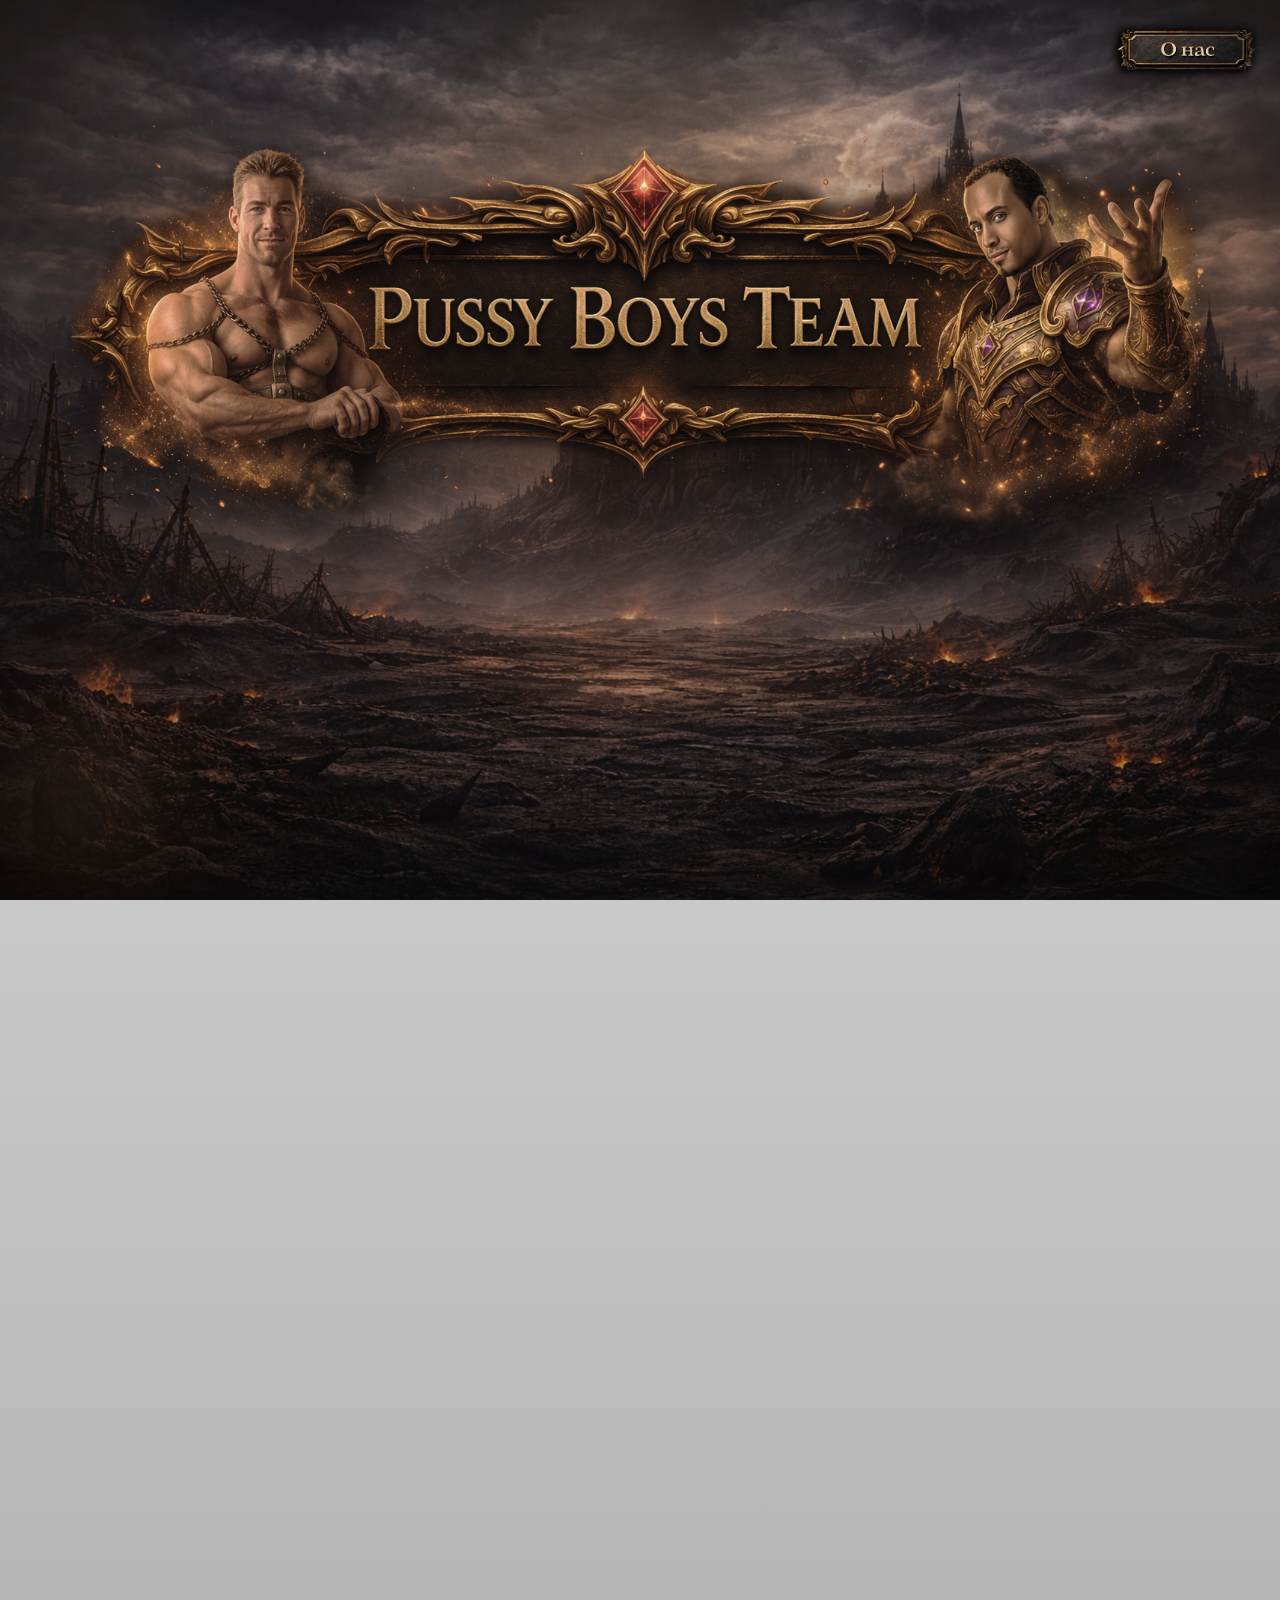
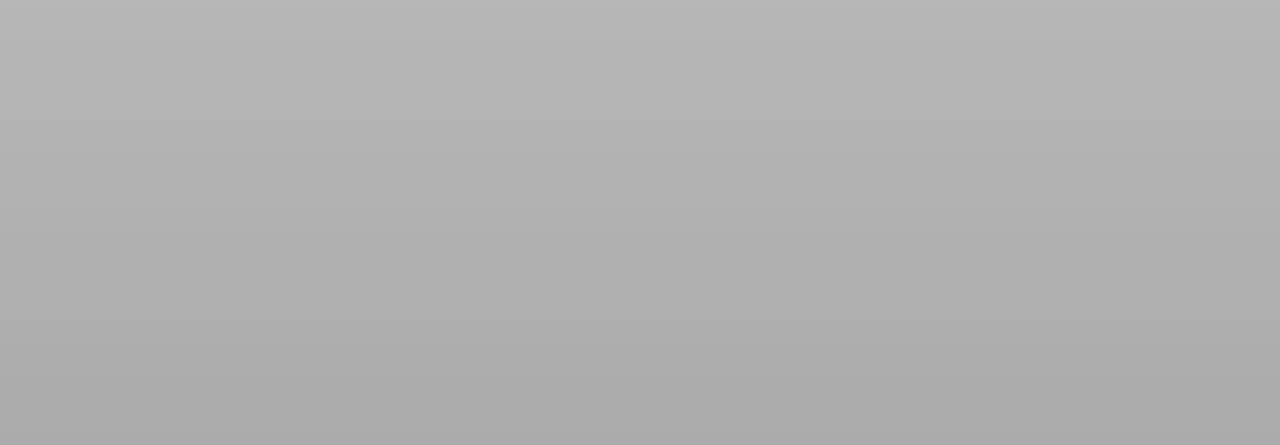
==== commit 37b83505: "Update index.html" ====
--- a/index.html
+++ b/index.html
@@ -419,7 +419,7 @@
 А без него пачка — уже не пачка. Просто мясо на убой.`, notes:`●Отрыжка года. 
 ●Признаный кулинар. 
 ●Нестандартное мышление. `, lore:`Лор для седьмого персонажа.` },
-  { name:'Oni', role:'ПП', image:['Player8.png','player8.png','Player8.PNG','player8.PNG'], sound:['Player8.mp3','player8.mp3','Player8.MP3','player8.MP3'], text:`Солич (Oni) — это, блять, не ПП, это тамада  и серверный Казанова в одном флаконе.
+  { name:'Oni', role:'ПП', image:['Player8.png','player8.png','Player8.PNG','player8.PNG'], sound:['Player8.mp3','player8.mp3','Player8.MP3','player8.MP3'], text:`Солыч (Oni) — это, блять, не ПП, это тамада  и серверный Казанова в одном флаконе.
 В реале — пиздец как телок ебёт. Направо, налево, по кругу. Бухает, курит шмаль пачками, но при этом остаётся самым общительным и добрым  на районе. За словом в карман никогда не лезет, языком мелет так, что любая тёлка тает за пять минут.
 А в игре — полный пиздец. Ломает пушки как спички. Четыре заточки на +6 уже отправил в утиль, просто потому что. Заточка под синькой, руки трясутся, глаза красные — «ещё разик, сука, повезёт». Не повезло. 
 Безвести пропавший.. В паке крик: «СОЛИЧ, ДАЙ ПОВ, БЛЯДЬ!», а его нет. Ни онлайна, ни сигнала. То телки, то бухло, то «жизнь пошла по-новому».
@@ -436,7 +436,7 @@
 Просто заходит и зачищает всю эту хуйню.`, notes:`●Топ прайм на сервере.
 ●Аааллё
 ●Жертва катакомб.` , lore:`Лор для девятого персонажа.` },
-  { name:'Lynx', role:'Описание добавишь позже', image:['Player10.png','player10.png','Player10.PNG','player10.PNG'], sound:['Player10.mp3','player10.mp3','Player10.MP3','player10.MP3'], text:`Дима Линкс — нормальный тип, без гнили и без понтов.
+  { name:'Lynx', role:'Джуд, image:['Player10.png','player10.png','Player10.PNG','player10.PNG'], sound:['Player10.mp3','player10.mp3','Player10.MP3','player10.MP3'], text:`Дима Линкс — нормальный тип, без гнили и без понтов.
 Семейный, вежливый, из тех, кто не пиздит, а просто живёт. Добрый, спокойный, без лишних движений и драм. Не лезет в срачи, не меряется хуями, не строит из себя альфу. Просто свой. Просто нормальный член команды, блять.
 Правда...Кнопку УД он ищет, как клад в старой жопе.
 Когда надо жать — он думает.
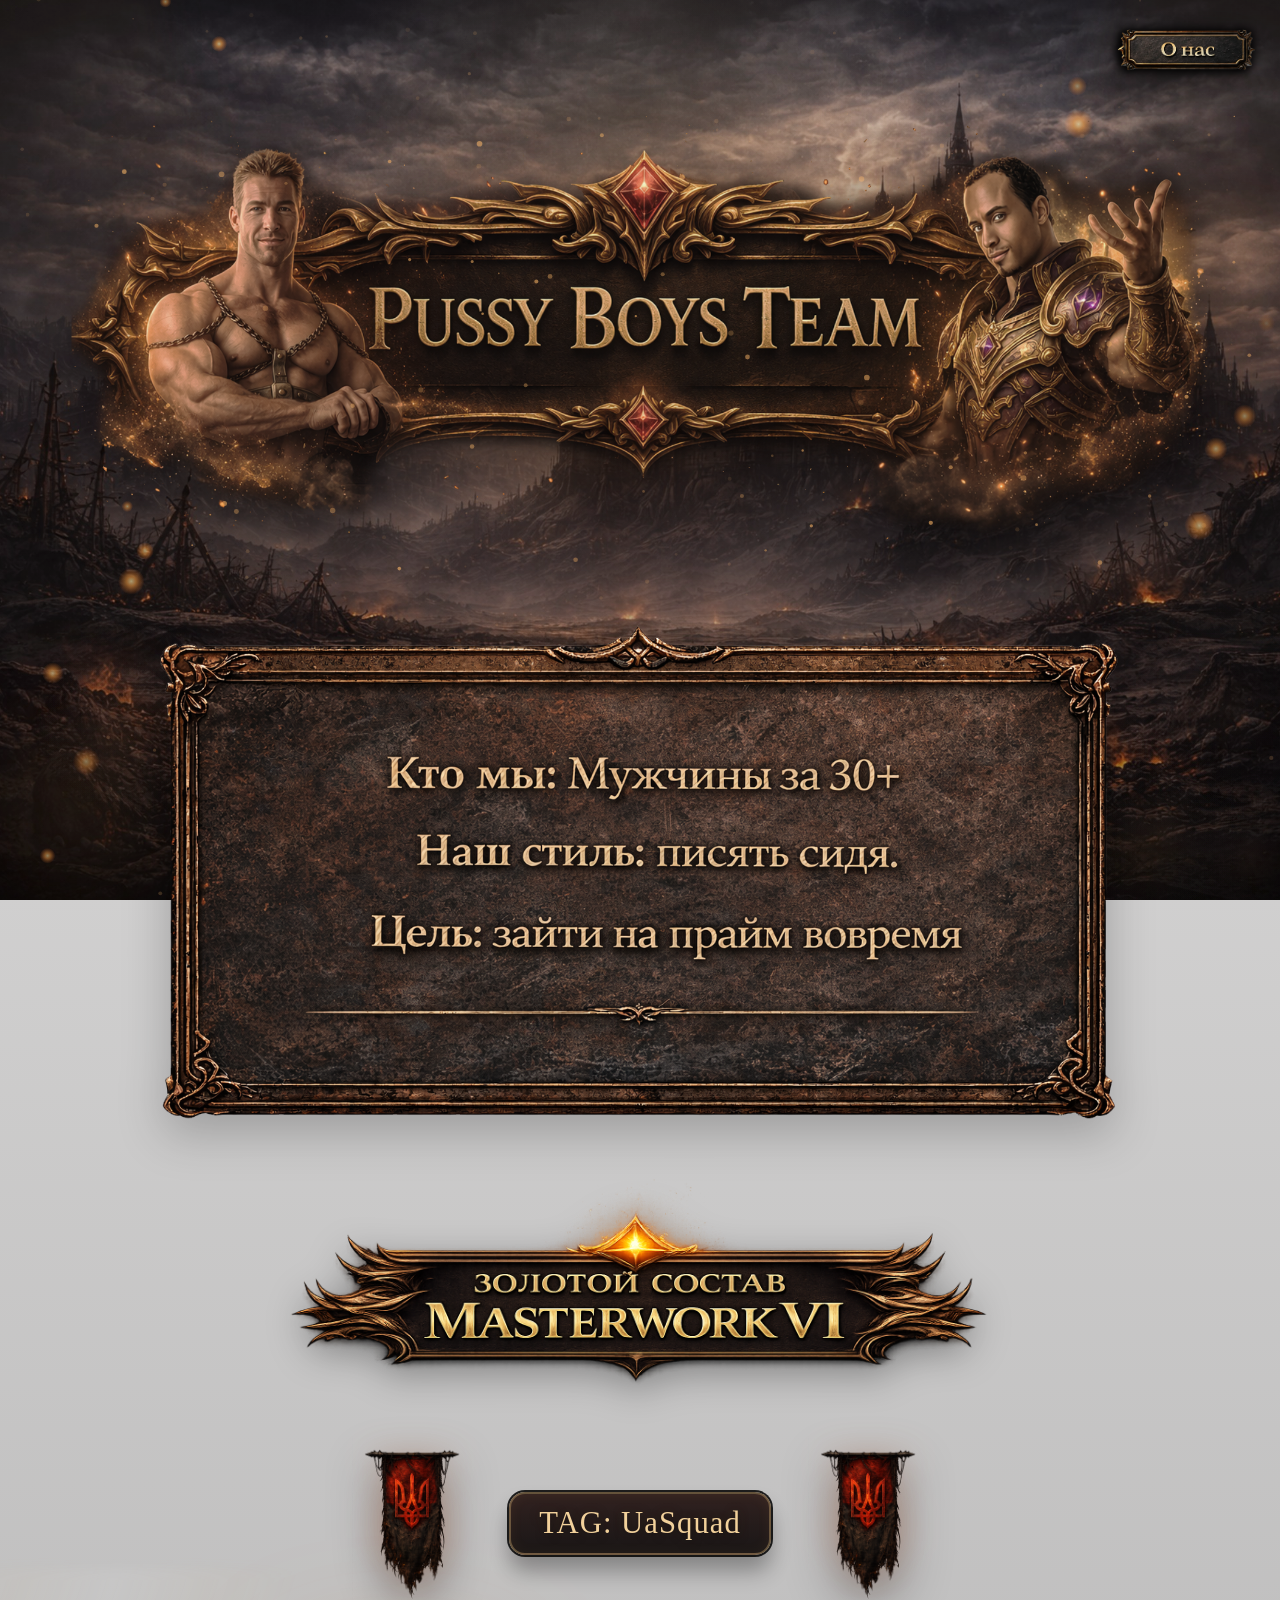
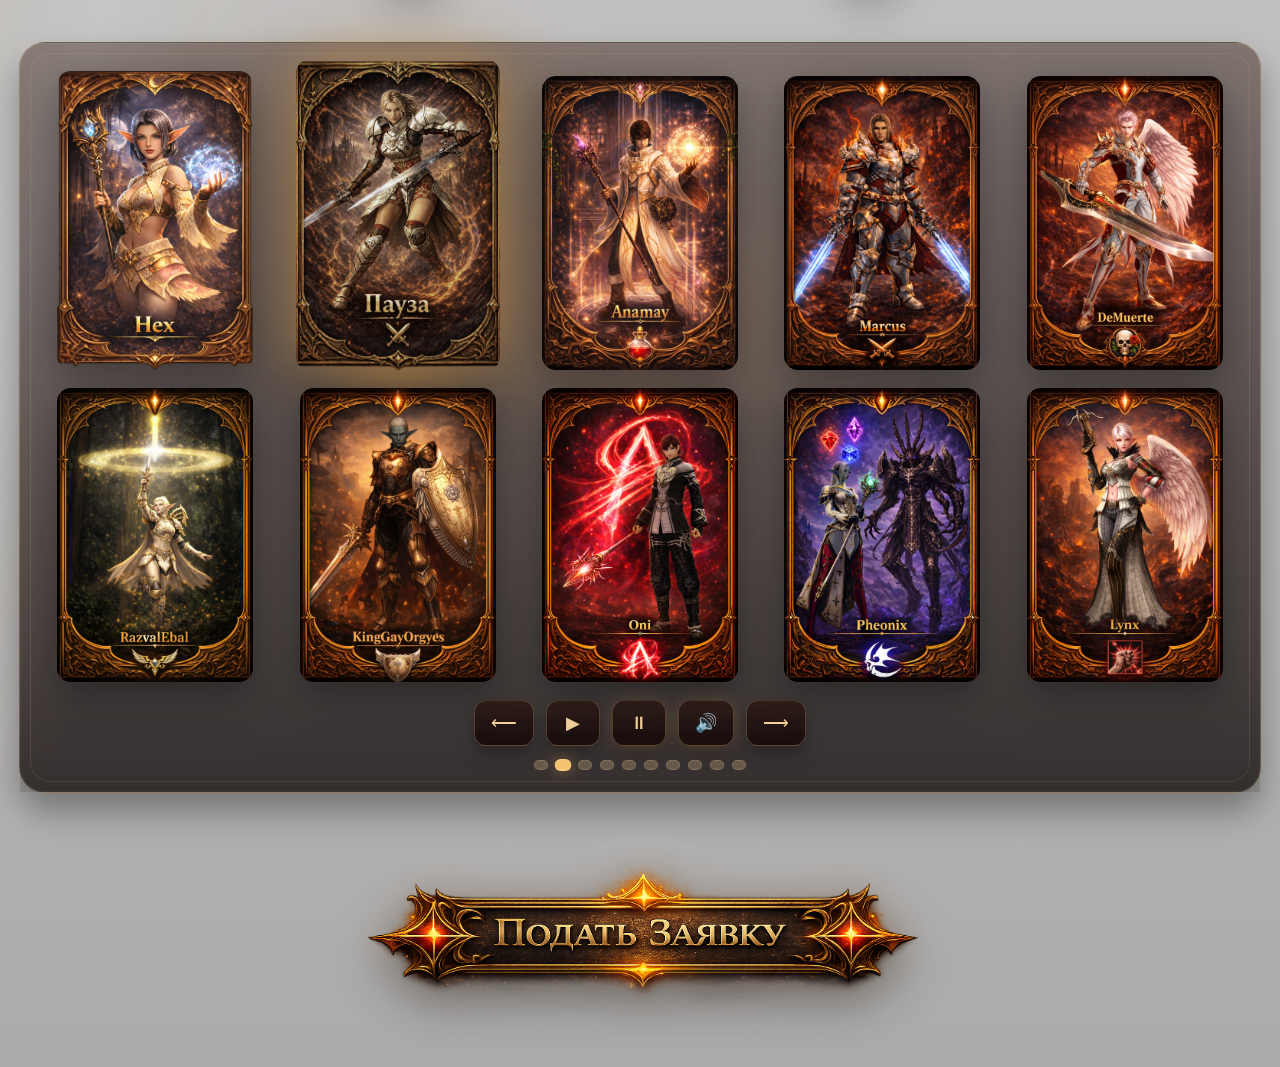
==== commit 85b88052: "Add files via upload" ====
--- a/index.html
+++ b/index.html
@@ -436,7 +436,7 @@
 Просто заходит и зачищает всю эту хуйню.`, notes:`●Топ прайм на сервере.
 ●Аааллё
 ●Жертва катакомб.` , lore:`Лор для девятого персонажа.` },
-  { name:'Lynx', role:'Джуд, image:['Player10.png','player10.png','Player10.PNG','player10.PNG'], sound:['Player10.mp3','player10.mp3','Player10.MP3','player10.MP3'], text:`Дима Линкс — нормальный тип, без гнили и без понтов.
+  { name:'Lynx', role:'Джуд', image:['Player10.png','player10.png','Player10.PNG','player10.PNG'], sound:['Player10.mp3','player10.mp3','Player10.MP3','player10.MP3'], text:`Дима Линкс — нормальный тип, без гнили и без понтов.
 Семейный, вежливый, из тех, кто не пиздит, а просто живёт. Добрый, спокойный, без лишних движений и драм. Не лезет в срачи, не меряется хуями, не строит из себя альфу. Просто свой. Просто нормальный член команды, блять.
 Правда...Кнопку УД он ищет, как клад в старой жопе.
 Когда надо жать — он думает.
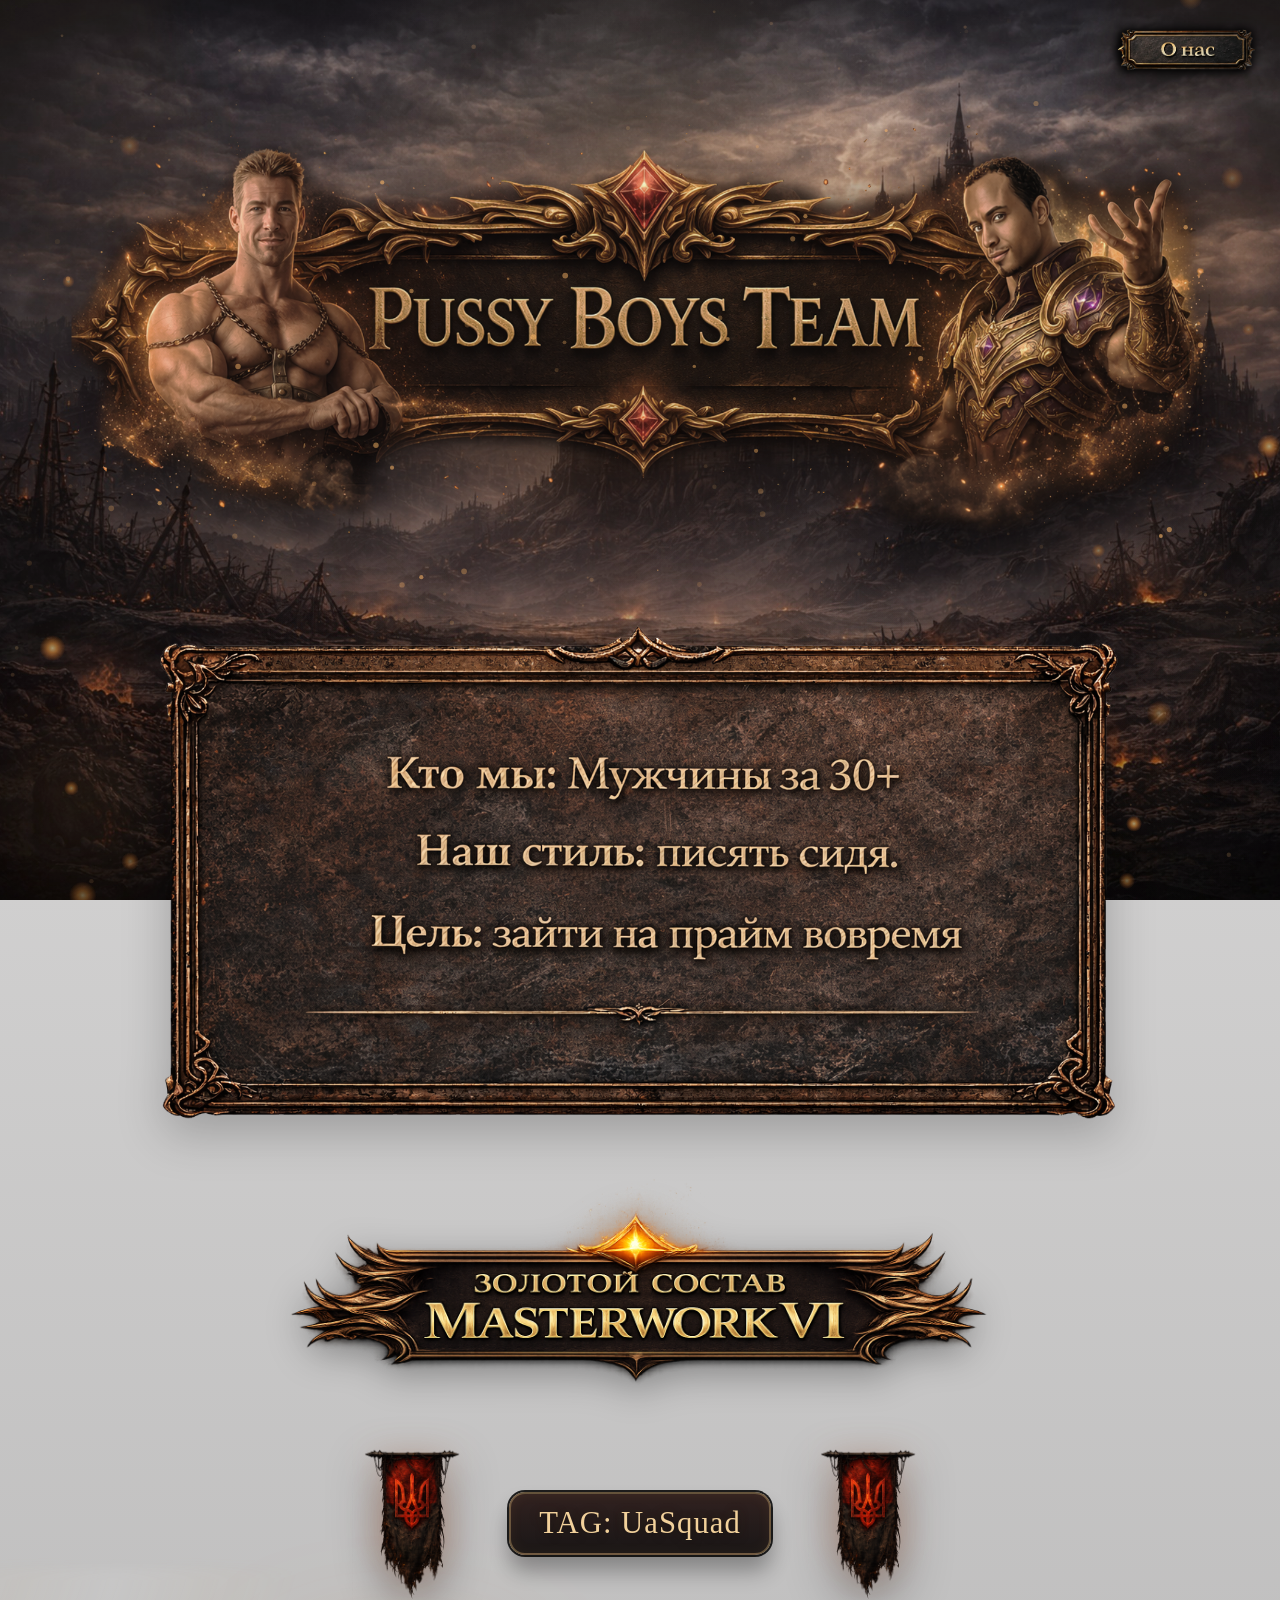
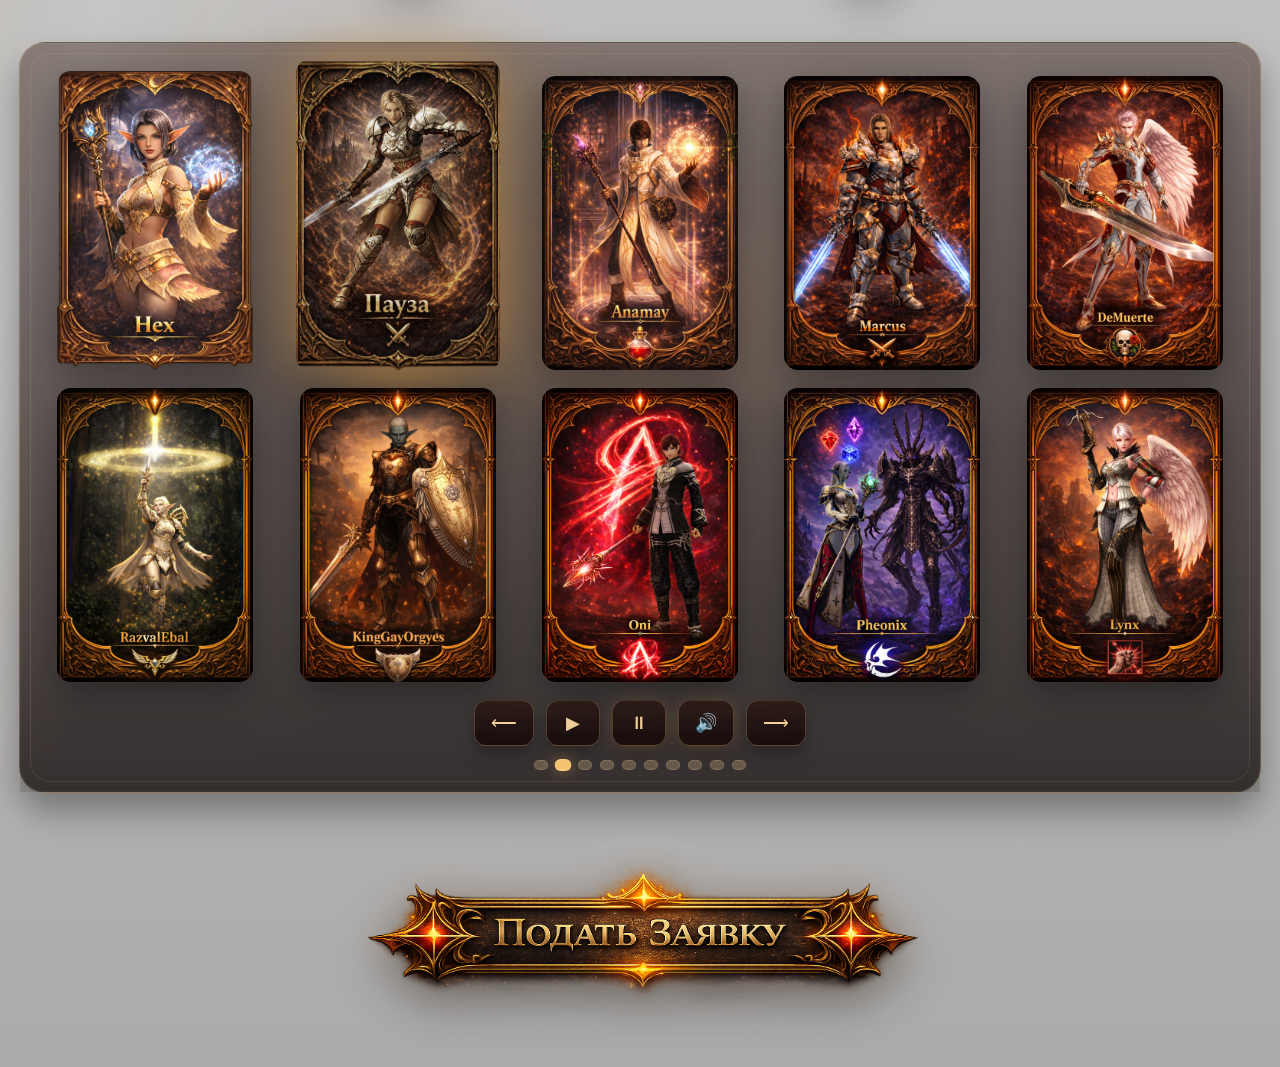
==== commit ec7996a6: "Add files via upload" ====
--- a/index.html
+++ b/index.html
@@ -353,7 +353,7 @@
 const PLACEHOLDER_SVG = "data:image/svg+xml;utf8," + encodeURIComponent(`<svg xmlns='http://www.w3.org/2000/svg' width='500' height='800' viewBox='0 0 500 800'><defs><linearGradient id='g' x1='0' x2='0' y1='0' y2='1'><stop offset='0%' stop-color='#4a2a1d'/><stop offset='100%' stop-color='#1b0f0d'/></linearGradient></defs><rect width='100%' height='100%' rx='26' fill='url(#g)'/><rect x='14' y='14' width='472' height='772' rx='18' fill='none' stroke='#c69557' stroke-width='3' opacity='0.75'/><text x='50%' y='46%' text-anchor='middle' fill='#f2d19b' font-size='34' font-family='Georgia'>PLACEHOLDER</text><text x='50%' y='53%' text-anchor='middle' fill='#c69557' font-size='20' font-family='Georgia'>Добавь PNG карточку</text></svg>`);
 
 const players = [
-  { name:'Hex', role:'EE', image:'hex.png', sound:'hex.mp3', text:`По факту он не играет в Lineage 2 — он там работает без выходных, отпуска и шансов на нормальную жизнь.
+  { name:'Hex', role:'EE', image:['hex.png','Hex.png','HEX.png'], sound:['hex.mp3','Hex.mp3','HEX.mp3'], text:`По факту он не играет в Lineage 2 — он там работает без выходных, отпуска и шансов на нормальную жизнь.
 Глава Pussy Boys Team — человек, который может за 5 минут придумать план уровня “мы сейчас разъебём сервер”, а через 10 минут вся пачка уже лежит ебалом в пол. Стратег, аналитик и главный поставщик хуйни  одновременно.
 Выглядит “довольно красиво как для урода” — это когда ты смотришь и вроде норм, а потом понимаешь, что тебя где-то наебали, но не можешь объяснить где именно.
 Человек важности уровня главы государства. Даже донатит в игру через Пенсионный фонд.
@@ -361,7 +361,7 @@
 Любит делать сайты про Pussy Boys больше, чем играть, потому что там хотя бы можно нажать “обновить” и не получить пизды от рандомов.`, notes:`● Много пиздит
 ● Любит точность и порядок
 ● Смешно шутит` },
-  { name:'IIay3a', role:'Гладиатор', image:'pauza.png', sound:'IIay3a.mp3', text:` Смотри внимательно.
+  { name:'IIay3a', role:'Гладиатор', image:['pauza.png','Pauza.png','PAUZA.png'], sound:['IIay3a.mp3','iIay3a.mp3','IIAY3A.mp3'], text:` Смотри внимательно.
 Ты видишь перед собой игрока?
 Или ебучую радиостанцию без кнопки выключить?
 Можешь представить, сколько слов он сказал за день?
@@ -374,7 +374,7 @@
 Этот человек… Потенциальный операционный директор "Суши Клаб Солёное" и двигатель пачки. `, notes:`● Говорит правду в лоб
 ● Жёсткий приколист
 ● Есть бронь`, lore:`Гладиатор, который считает, что лучшая защита — это ещё одна атака.` },
-  { name:'Anamay', role:'Биш', image:'anamay.png', sound:'anamay.mp3', text:`Родился, вырос, всё как у людей. Переехал в Германию, стал правых взглядов. Мечтал стать художником. Потом работа, семья, ребёнок.
+  { name:'Anamay', role:'Биш', image:['anamay.png','Anamay.png','ANAMAY.png'], sound:['anamay.mp3','Anamay.mp3','ANAMAY.mp3'], text:`Родился, вырос, всё как у людей. Переехал в Германию, стал правых взглядов. Мечтал стать художником. Потом работа, семья, ребёнок.
 Долгое время играл в Lineage. Стабильно, уверенно, понимал игру, чувствовал тайминги. Уважаемый человек в пачке.
 Но в какой-то момент ему стало мало.
 Бросил всё. Жену. Ребёнка. Пак.  И ушёл в Доту. Просто потому что внутри сидело твёрдое: «Я могу больше».
@@ -384,7 +384,7 @@
 Легенда пачки. Настоящий талант. Человек, который в том возрасте, когда большинство уже давно смирилось, решил, что его главная история ещё не написана.`, notes:`● Умный.
 ● Вес 126 килограмм. 
 ● Моральный урон команде.`, lore:`Если враг думал, что бой уже выигран, значит он просто не заметил Anamay.` },
-  { name:'Marcus', role:'Гладиатор', image:'Marcus.png', sound:'marcus.mp3', text:`Предприимчивый мужик. Владелец сети ресторанов, добрый, отзывчивый, всегда поможет советом или баблом. Служил в спецназе, участвовал в нескольких антитеррористических операциях. Больше трёхсот подтверждённых убийств. Готовили к партизанской войне, был лучшим снайпером во всей армии.
+  { name:'Marcus', role:'Гладиатор', image:['Marcus.png','marcus.png','MARCUS.png'], sound:['marcus.mp3','Marcus.mp3','MARCUS.mp3'], text:`Предприимчивый мужик. Владелец сети ресторанов, добрый, отзывчивый, всегда поможет советом или баблом. Служил в спецназе, участвовал в нескольких антитеррористических операциях. Больше трёхсот подтверждённых убийств. Готовили к партизанской войне, был лучшим снайпером во всей армии.
 И как, сука, в эту хуйню можно поверить?
 А потом ты заходишь на прайм и всё сразу становится на место.
 Этот гений прижимает ТП в тот момент, когда ты только карту открыл. Подождать команду? Да хуй там. Он уже влетел в толпу с криком «ЩА Я ЧЕКНУ!» посреди Хатума, будто это зачистка блокпоста.
@@ -393,11 +393,11 @@
 Легенда. Полностью невменяемый. Но свой до костей.`, notes:`●Богатый.
  ●Лудик.
  ●Штурмовик.`, lore:`Лор для Marcus.` },
-  { name:'DeMuerte', role:'Берс', image:'DeMuerte.png', sound:'demuerte.mp3', text:`Буйный. Сука, реально шарит в игре. В реале — спортивный здоровяк, качается, морда кирпичом, взгляд такой, что сразу хочется встать по стойке «смирно». А в Л2 он берсерк. Настоящий. Знает, что делать, всегда. Даже когда все вокруг в панике — DeMuerte уже летит вперёд.
+  { name:'DeMuerte', role:'Берс', image:['DeMuerte.png','demuerte.png','DEMUERTE.png'], sound:['demuerte.mp3','DeMuerte.mp3','DEMUERTE.mp3'], text:`Буйный. Сука, реально шарит в игре. В реале — спортивный здоровяк, качается, морда кирпичом, взгляд такой, что сразу хочется встать по стойке «смирно». А в Л2 он берсерк. Настоящий. Знает, что делать, всегда. Даже когда все вокруг в панике — DeMuerte уже летит вперёд.
 В своё время он закосплеил Итачи из Учиха. Перерезал половину своего клана, чтобы получить мангёку шаринган. Не в шутку. Реально. Чат в ахуе, а Ярик стоит в чёрном плаще, с красными глазами и спокойно говорит: «Аматерасу».  Резкий, как удар серпом по яйцам, и жесткий, как удар молотом.`, notes:`●Рост 2м+.
 ●Единственный с пачки кто сделает больше 10 отжиманий.
 ●Носит травмат. `, lore:`Лор для DeMuerte.` },
-  { name:'RazvalEbal', role:'СВС', image:'razvalebal.png', sound:'razvalebal.mp3', text:`Кирюха, блять, RazvalEbal —  это диагноз.
+  { name:'RazvalEbal', role:'СВС', image:['razvalebal.png','RazvalEbal.png','RAZVALEBAL.png'], sound:['razvalebal.mp3','RazvalEbal.mp3','RAZVALEBAL.mp3'], text:`Кирюха, блять, RazvalEbal —  это диагноз.
 Решил, что прайм с 23:00 — «так удобнее». Стоит на макросе, как NPC из таверны, только вместо реплик — вечное «я щас, сек».
 Ты орёшь: «КИРЮХА, ДЕНСЫ!», а он где-то жрёт, курит или просто исчез в астрале. Наш SWS по паспорту, а в душе — ДД. Мечтает резать, мечтает дамажить.Но в  файтах — бог. Танцы ложатся идеально, тайминги секунда в секунду, пальцы всё помнят, даже когда мозг давно в отключке. В чате тишина, в ТС пустота, а Кирюха уже в Расте строит хату с соломы и печкой. Lineage для него — так, промежуточная станция. Мечтает лутать бочки и рубить деревья.
 Кофе готовит только из свежайшего молока и каждый раз идёт доить Вола, перед этим хорошенько его выебав.
@@ -493,8 +493,11 @@
     const tryNext = () => {
       if (!list.length) return reject(new Error('audio not found'));
       const src = list.shift();
-      const audio = new Audio(src);
-      const onCanPlay = () => {
+      const audio = new Audio();
+      audio.preload = 'metadata';
+      audio.src = src;
+
+      const onReady = () => {
         cleanup();
         resolve(audio);
       };
@@ -503,10 +506,15 @@
         tryNext();
       };
       const cleanup = () => {
-        audio.removeEventListener('canplaythrough', onCanPlay);
+        audio.removeEventListener('loadedmetadata', onReady);
+        audio.removeEventListener('canplay', onReady);
+        audio.removeEventListener('canplaythrough', onReady);
         audio.removeEventListener('error', onError);
       };
-      audio.addEventListener('canplaythrough', onCanPlay, { once: true });
+
+      audio.addEventListener('loadedmetadata', onReady, { once: true });
+      audio.addEventListener('canplay', onReady, { once: true });
+      audio.addEventListener('canplaythrough', onReady, { once: true });
       audio.addEventListener('error', onError, { once: true });
       audio.load();
     };
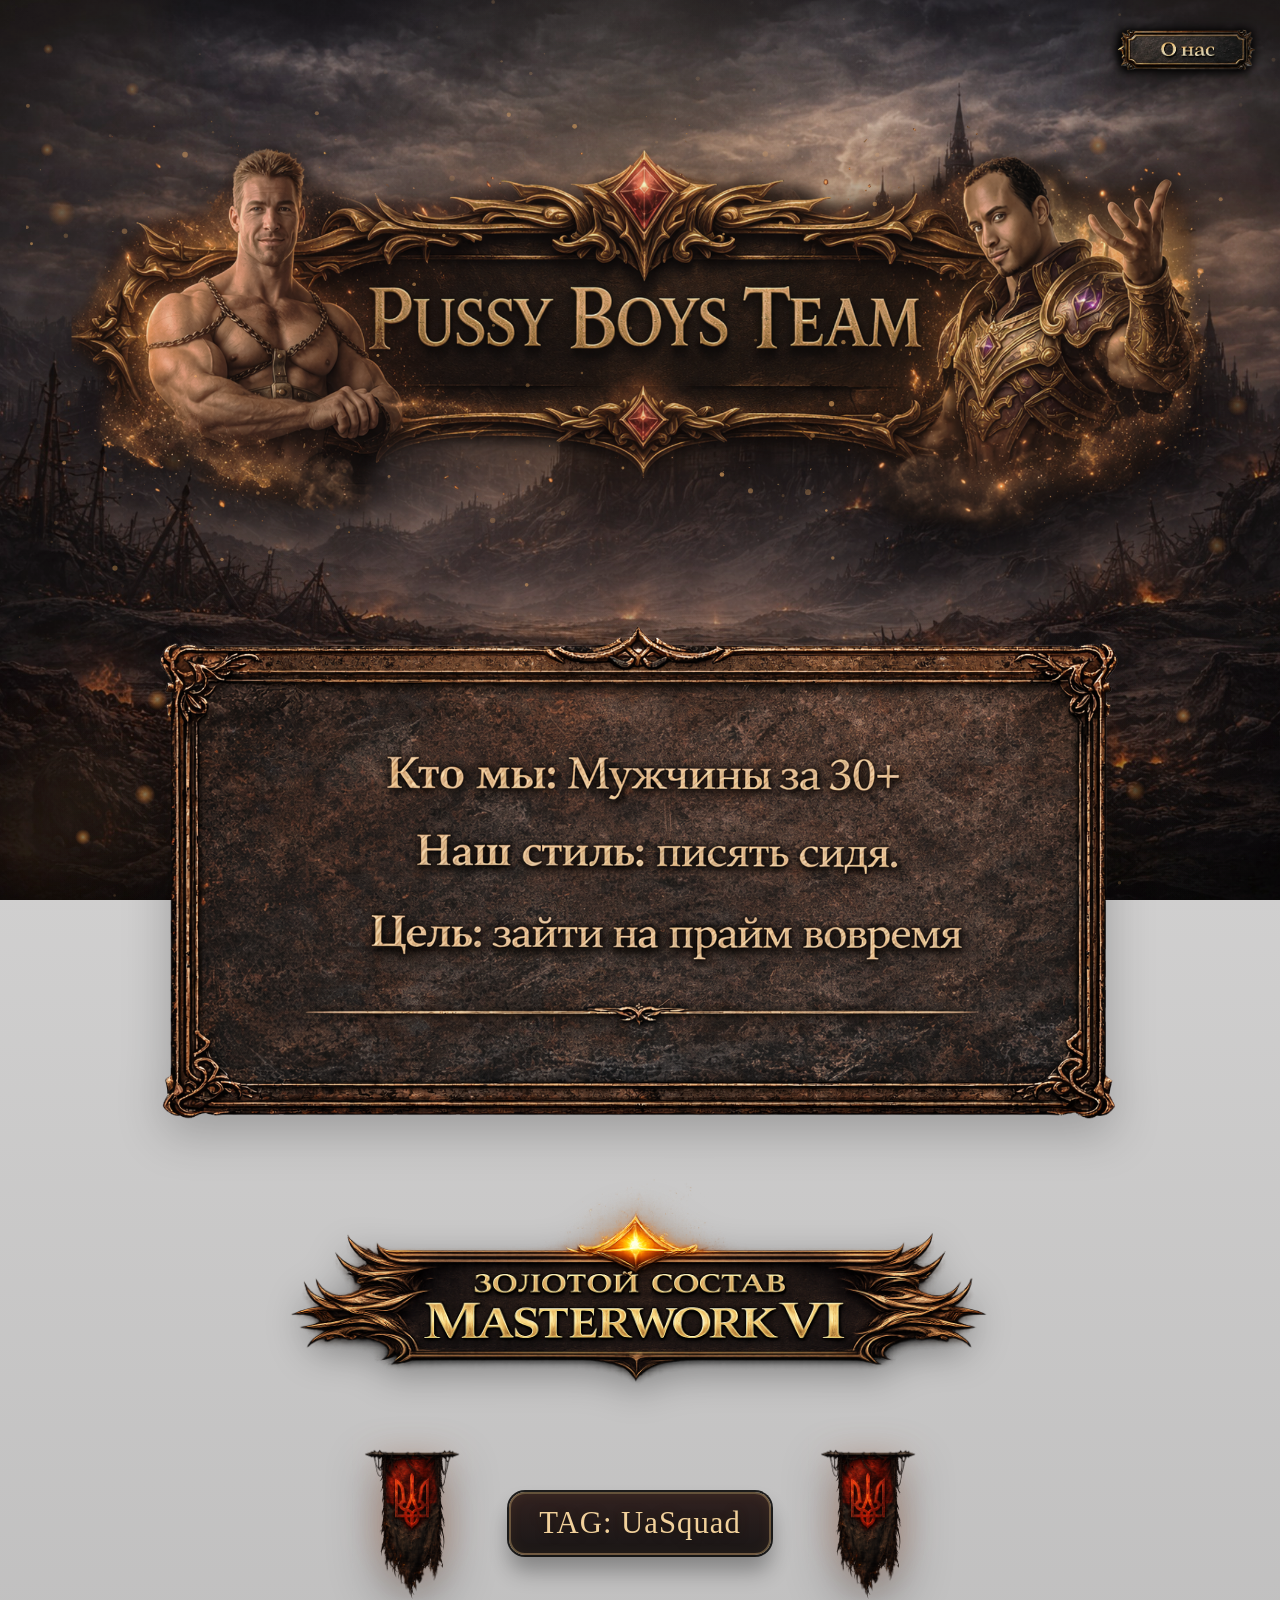
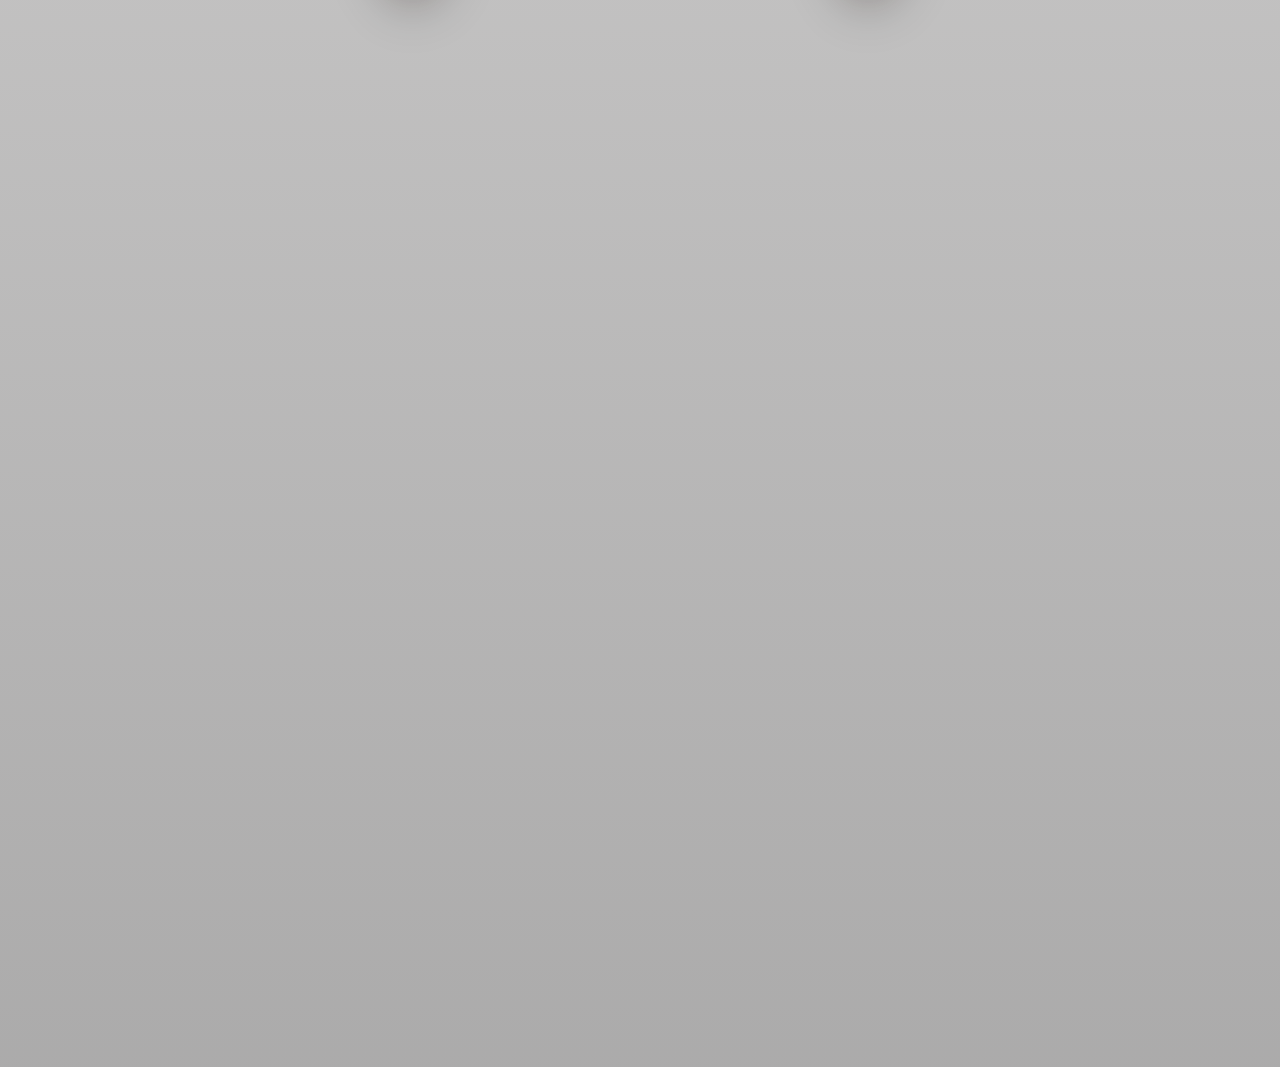
==== commit b05c5672: "Add files via upload" ====
--- a/index.html
+++ b/index.html
@@ -203,6 +203,114 @@
 
 button, a, .card {
   cursor: url('cursor.png') 4 4, pointer;
+}
+
+
+/* === MOBILE CHARACTER MODAL UX === */
+body.modal-lock{
+  overflow:hidden;
+}
+
+#characterModal .modal-window{
+  overscroll-behavior:contain;
+}
+
+#characterModal .modal-text{
+  -webkit-overflow-scrolling:touch;
+  overscroll-behavior:contain;
+  touch-action:pan-y;
+}
+
+@media (max-width:760px){
+  #characterModal .modal-window{
+    width:min(96vw,680px);
+    max-height:92vh;
+    padding:16px 14px 14px;
+  }
+
+  #characterModal .character-grid{
+    display:flex;
+    flex-direction:column;
+    gap:12px;
+  }
+
+  #characterModal #characterImage{
+    width:min(58vw,230px);
+    max-width:230px;
+    margin:0 auto;
+    display:block;
+  }
+
+  #characterModal .character-role{
+    text-align:center;
+    margin-bottom:8px;
+  }
+
+  #characterModal .character-tabs{
+    position:sticky;
+    top:0;
+    z-index:3;
+    background:linear-gradient(180deg, rgba(18,10,10,.96), rgba(18,10,10,.82));
+    padding:6px 0 10px;
+    margin-bottom:10px;
+    justify-content:center;
+  }
+
+  #characterModal .tab-btn{
+    flex:1 1 0;
+    min-height:44px;
+  }
+
+  #characterModal .modal-text{
+    max-height:34vh;
+    min-height:22vh;
+    padding:14px 12px 18px;
+    border-radius:14px;
+    background:linear-gradient(180deg, rgba(26,14,12,.78), rgba(12,8,8,.78));
+    border:1px solid rgba(218,181,116,.14);
+    font-size:17px;
+    line-height:1.6;
+  }
+
+  #characterModal .character-sound{
+    position:sticky;
+    bottom:0;
+    z-index:3;
+    background:linear-gradient(180deg, rgba(18,10,10,0), rgba(18,10,10,.96) 22%);
+    padding-top:10px;
+    margin-top:10px;
+    display:grid;
+    grid-template-columns:1fr 1fr;
+    gap:8px;
+  }
+
+  #characterModal .form-btn{
+    min-height:46px;
+    font-size:15px;
+    padding:0 12px;
+  }
+}
+
+@media (max-width:520px){
+  #characterModal .modal-window{
+    width:min(98vw,680px);
+    padding:14px 12px 12px;
+  }
+
+  #characterModal #characterImage{
+    width:min(62vw,210px);
+  }
+
+  #characterModal .modal-text{
+    max-height:38vh;
+    min-height:24vh;
+    font-size:16px;
+    padding:12px 10px 16px;
+  }
+
+  #characterModal .character-sound{
+    grid-template-columns:1fr;
+  }
 }
 
 </style>
@@ -664,10 +772,12 @@
   const backdrop = document.getElementById(backdropId);
   const open = () => {
     modal.classList.add('open');
+    document.body.classList.add('modal-lock');
     if (options.onOpen) options.onOpen();
   };
   const close = () => {
     modal.classList.remove('open');
+    if (!document.querySelector('.modal.open')) document.body.classList.remove('modal-lock');
     if (options.onClose) options.onClose();
   };
   if (openBtn) openBtn.addEventListener('click', open);
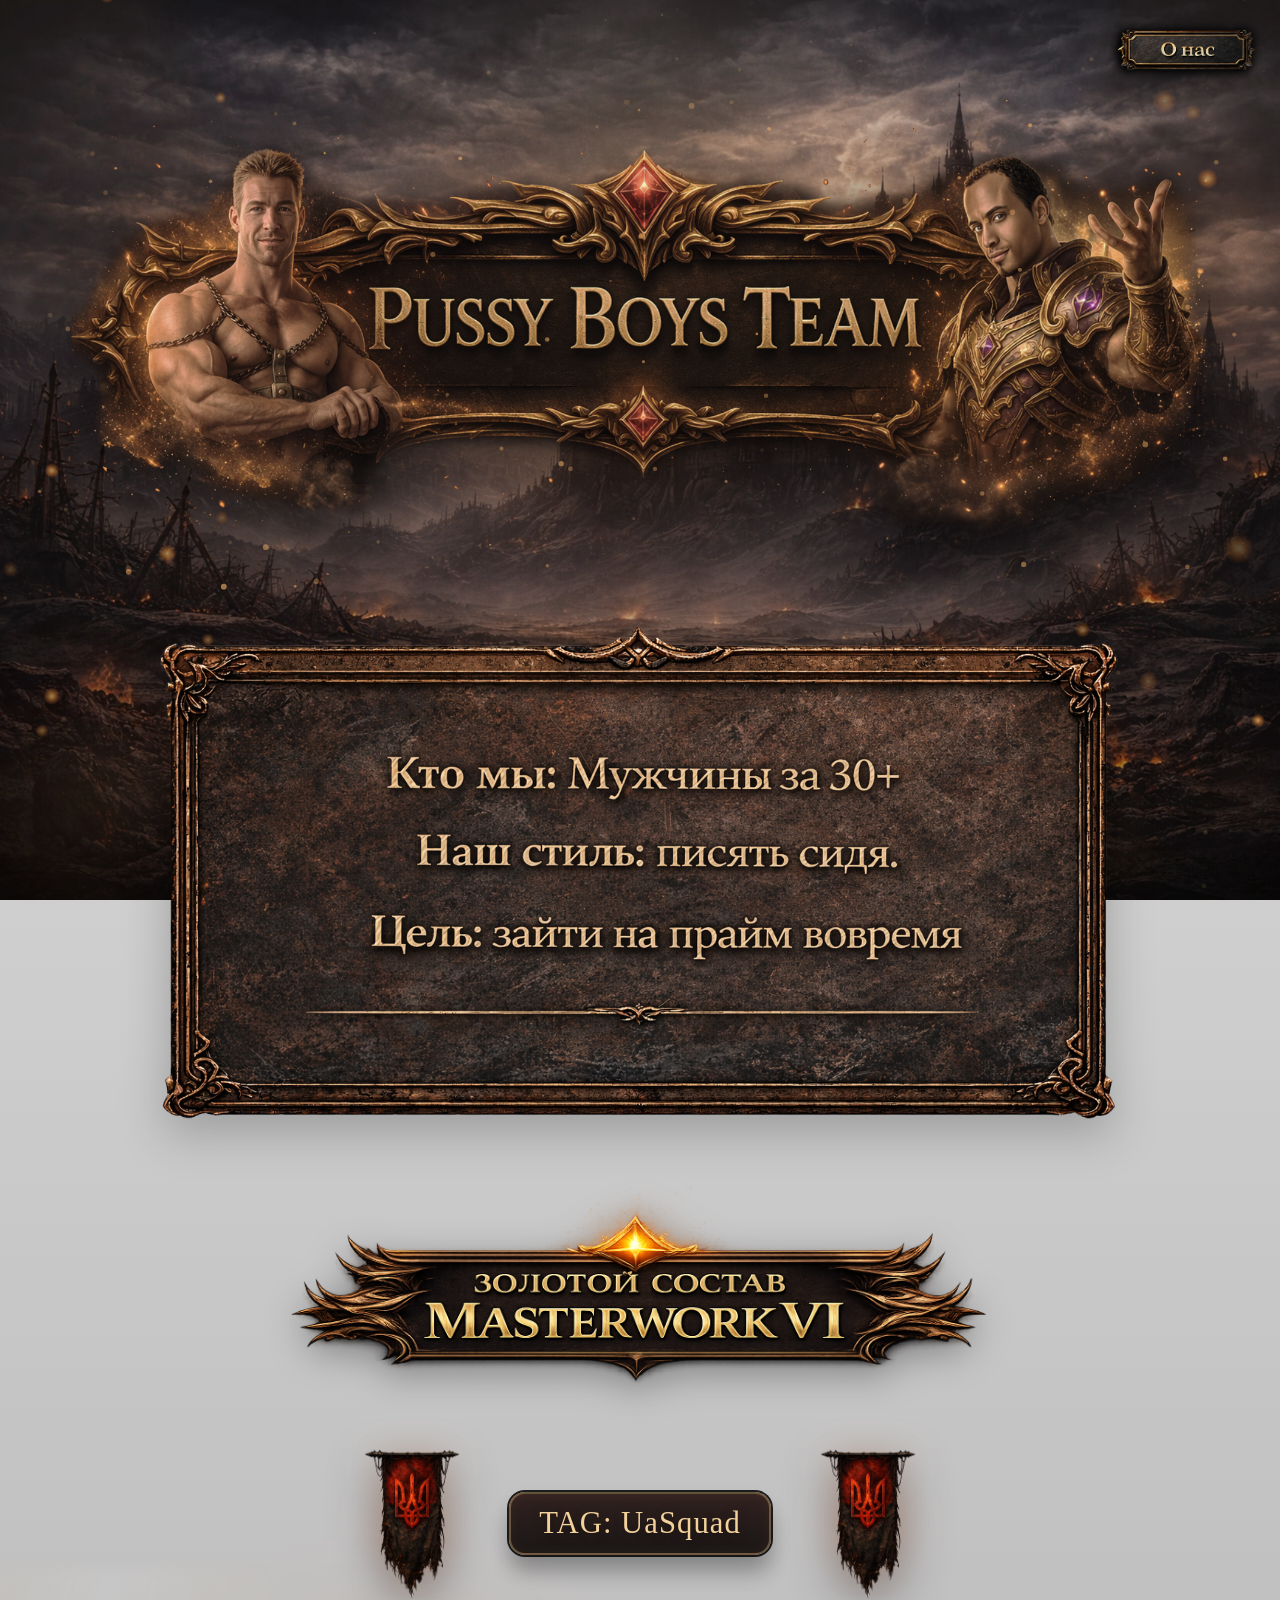
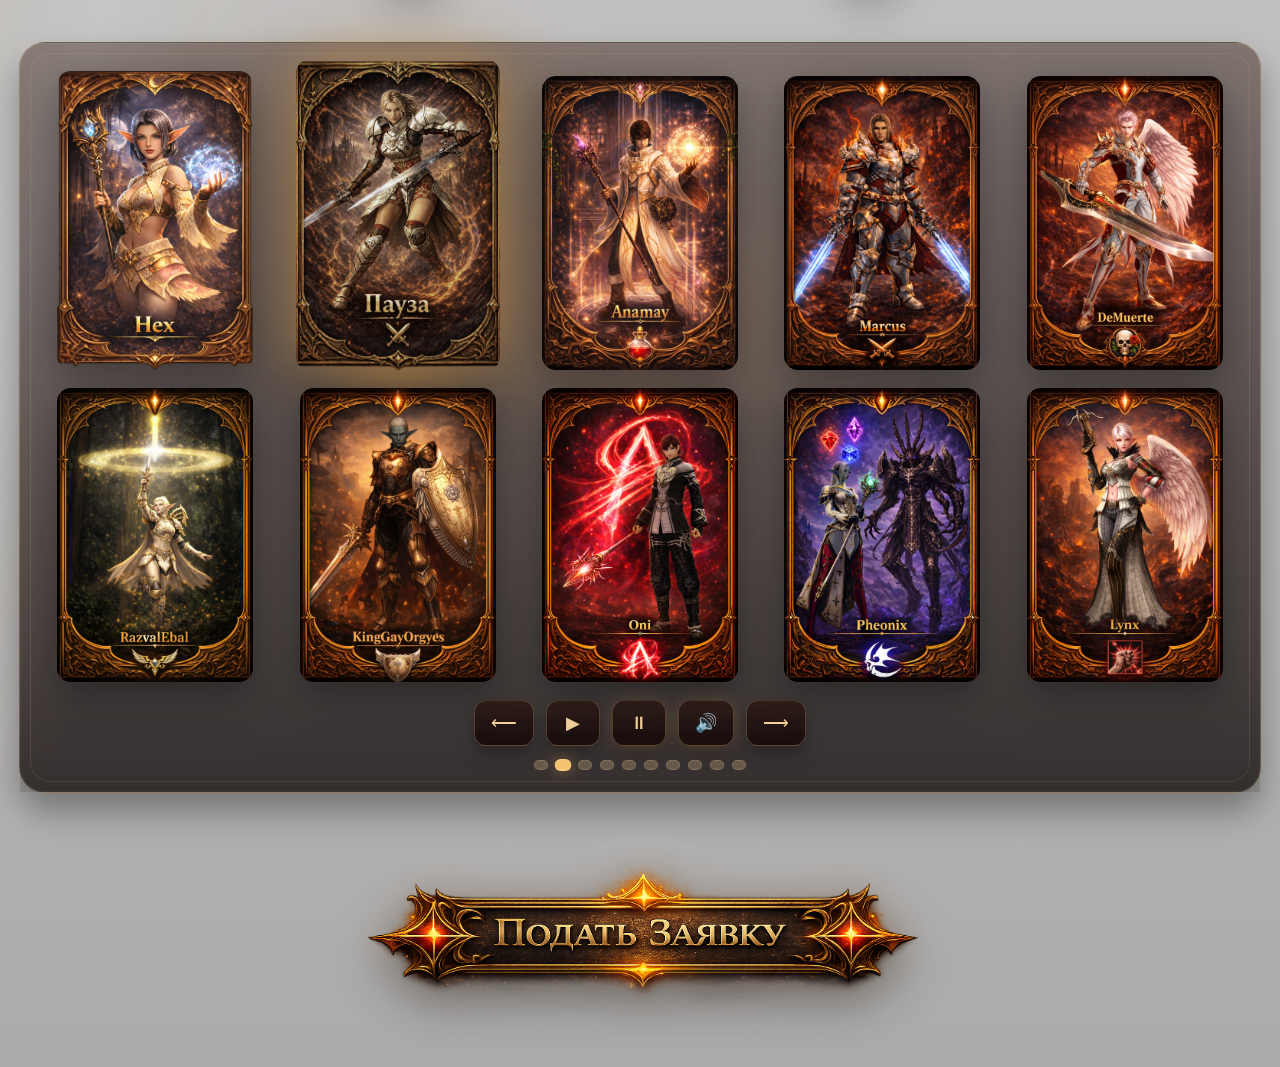
==== commit c314a1f0: "Add files via upload" ====
--- a/index.html
+++ b/index.html
@@ -209,10 +209,12 @@
 /* === MOBILE CHARACTER MODAL UX === */
 body.modal-lock{
   overflow:hidden;
+  overscroll-behavior:none;
 }
 
 #characterModal .modal-window{
   overscroll-behavior:contain;
+  touch-action:pan-y;
 }
 
 #characterModal .modal-text{
@@ -222,10 +224,20 @@
 }
 
 @media (max-width:760px){
+  #characterModal{
+    align-items:flex-start;
+    padding-top:max(10px, env(safe-area-inset-top));
+    padding-bottom:max(10px, env(safe-area-inset-bottom));
+  }
+
   #characterModal .modal-window{
     width:min(96vw,680px);
-    max-height:92vh;
+    max-height:calc(100vh - 20px - env(safe-area-inset-top) - env(safe-area-inset-bottom));
     padding:16px 14px 14px;
+    overflow-y:auto;
+    overflow-x:hidden;
+    -webkit-overflow-scrolling:touch;
+    scrollbar-gutter:stable;
   }
 
   #characterModal .character-grid{
@@ -250,7 +262,7 @@
     position:sticky;
     top:0;
     z-index:3;
-    background:linear-gradient(180deg, rgba(18,10,10,.96), rgba(18,10,10,.82));
+    background:linear-gradient(180deg, rgba(18,10,10,.97), rgba(18,10,10,.86));
     padding:6px 0 10px;
     margin-bottom:10px;
     justify-content:center;
@@ -262,23 +274,22 @@
   }
 
   #characterModal .modal-text{
-    max-height:34vh;
-    min-height:22vh;
-    padding:14px 12px 18px;
+    max-height:none;
+    min-height:0;
+    padding:14px 12px 14px;
     border-radius:14px;
     background:linear-gradient(180deg, rgba(26,14,12,.78), rgba(12,8,8,.78));
     border:1px solid rgba(218,181,116,.14);
     font-size:17px;
     line-height:1.6;
+    overflow:visible;
   }
 
   #characterModal .character-sound{
-    position:sticky;
-    bottom:0;
-    z-index:3;
-    background:linear-gradient(180deg, rgba(18,10,10,0), rgba(18,10,10,.96) 22%);
-    padding-top:10px;
-    margin-top:10px;
+    position:static;
+    background:none;
+    padding-top:0;
+    margin-top:12px;
     display:grid;
     grid-template-columns:1fr 1fr;
     gap:8px;
@@ -302,17 +313,14 @@
   }
 
   #characterModal .modal-text{
-    max-height:38vh;
-    min-height:24vh;
     font-size:16px;
-    padding:12px 10px 16px;
+    padding:12px 10px 14px;
   }
 
   #characterModal .character-sound{
     grid-template-columns:1fr;
   }
 }
-
 </style>
 </head>
 <body>
@@ -1112,6 +1120,42 @@
   }
 })();
 
+
+(function () {
+  const modal = document.getElementById('characterModal');
+  const win = modal ? modal.querySelector('.modal-window') : null;
+  const textBox = document.getElementById('characterTextBox');
+  if (!modal || !win || !textBox) return;
+
+  let startY = 0;
+  let startScrollTop = 0;
+  let tracking = false;
+
+  win.addEventListener('touchstart', (e) => {
+    if (!modal.classList.contains('open')) return;
+    const touch = e.touches[0];
+    startY = touch.clientY;
+    startScrollTop = win.scrollTop;
+    tracking = true;
+  }, { passive: true });
+
+  win.addEventListener('touchmove', (e) => {
+    if (!tracking) return;
+    const touch = e.touches[0];
+    const deltaY = touch.clientY - startY;
+
+    // only stop the browser from dragging the page when modal itself should own the gesture
+    const insideScrollableText = e.target.closest('#characterTextBox');
+    if (!insideScrollableText && startScrollTop <= 0 && deltaY > 0) {
+      e.preventDefault();
+    }
+  }, { passive: false });
+
+  win.addEventListener('touchend', () => {
+    tracking = false;
+  }, { passive: true });
+})();
+
 </script>
 </body>
 </html>
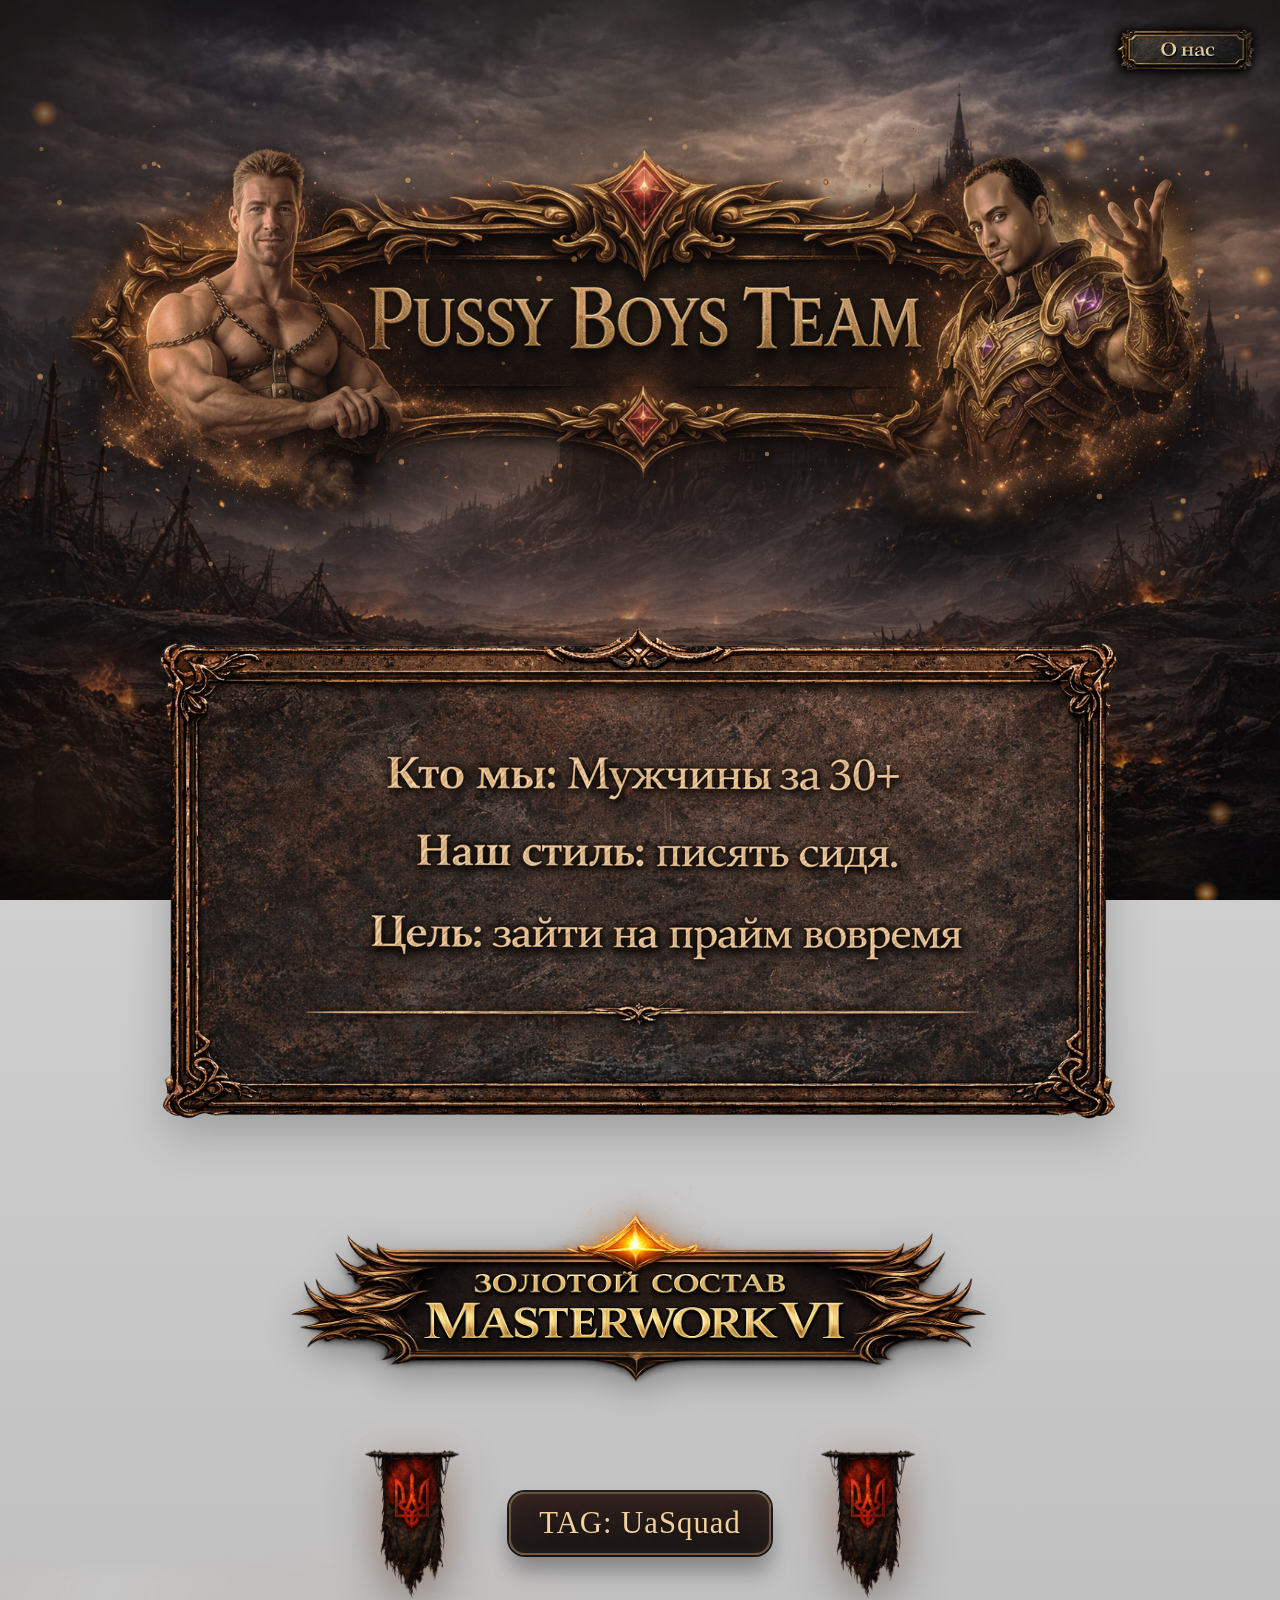
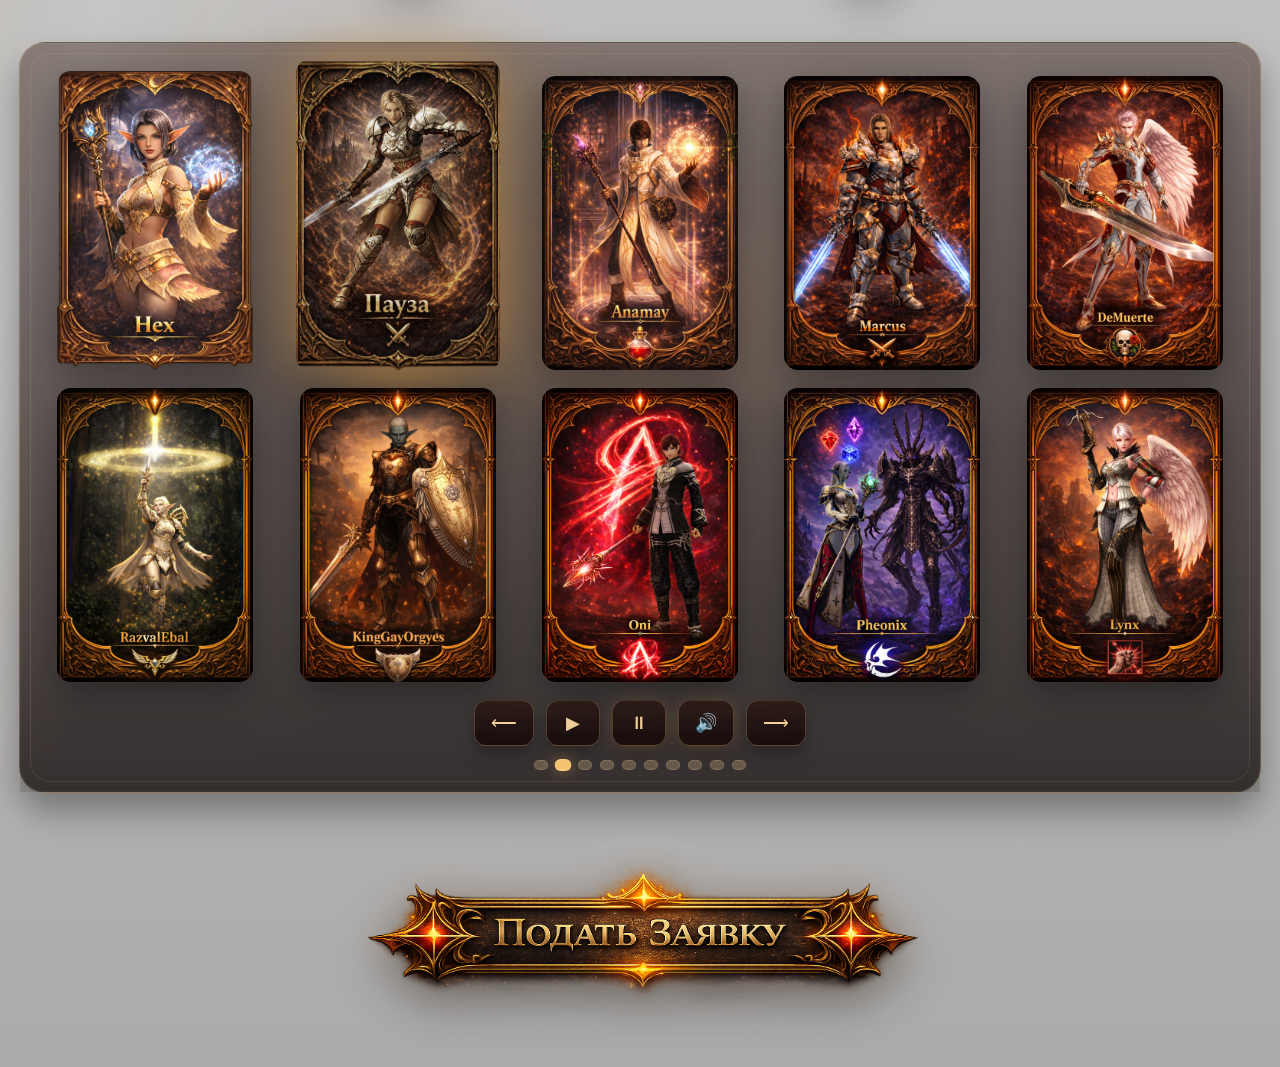
==== commit 305f2982: "Add files via upload" ====
--- a/index.html
+++ b/index.html
@@ -102,8 +102,36 @@
 .modal-text b{color:#f4ca86}
 .modal-text::-webkit-scrollbar{width:6px}
 .modal-text::-webkit-scrollbar-thumb{background:rgba(255,180,80,.4);border-radius:6px}
-.modal-close{position:absolute;top:12px;right:14px;width:42px;height:42px;border-radius:10px;border:1px solid rgba(218,181,116,.28);background:linear-gradient(180deg, rgba(48,27,23,.86), rgba(20,10,10,.92));color:#f2d19b;cursor:pointer;font-size:20px}
-.modal-close:hover{filter:brightness(1.08)}
+.modal-close{
+  position:absolute;
+  top:12px;
+  right:14px;
+  width:56px;
+  height:56px;
+  display:flex;
+  align-items:center;
+  justify-content:center;
+  border-radius:14px;
+  border:1px solid rgba(218,181,116,.28);
+  background:linear-gradient(180deg, rgba(48,27,23,.86), rgba(20,10,10,.92));
+  color:#f2d19b;
+  cursor:pointer;
+  font-size:24px;
+  line-height:1;
+  padding:0;
+  z-index:10;
+  -webkit-tap-highlight-color:transparent;
+}
+
+.modal-close::before{
+  content:"";
+  position:absolute;
+  inset:-10px;
+}
+
+.modal-close:hover{
+  filter:brightness(1.08);
+}
 .character-grid{display:grid;grid-template-columns:minmax(180px,260px) 1fr;gap:20px;align-items:start}
 .character-grid img{width:100%;border-radius:16px;filter:drop-shadow(0 12px 20px rgba(0,0,0,.35))}
 .character-role{color:var(--gold2);font-size:clamp(20px,1.8vw,26px);margin-bottom:10px}
@@ -162,6 +190,13 @@
   .tab-btn,.form-btn{min-height:44px;font-size:15px}
   .form-field input,.form-field textarea{padding:11px 12px;font-size:16px}
   .submit-row{justify-content:stretch}
+}
+.modal-close{
+  top:10px;
+  right:10px;
+  width:60px;
+  height:60px;
+  font-size:26px;
 }
 @media (max-width:520px){
   .page{width:calc(100% - 12px)}
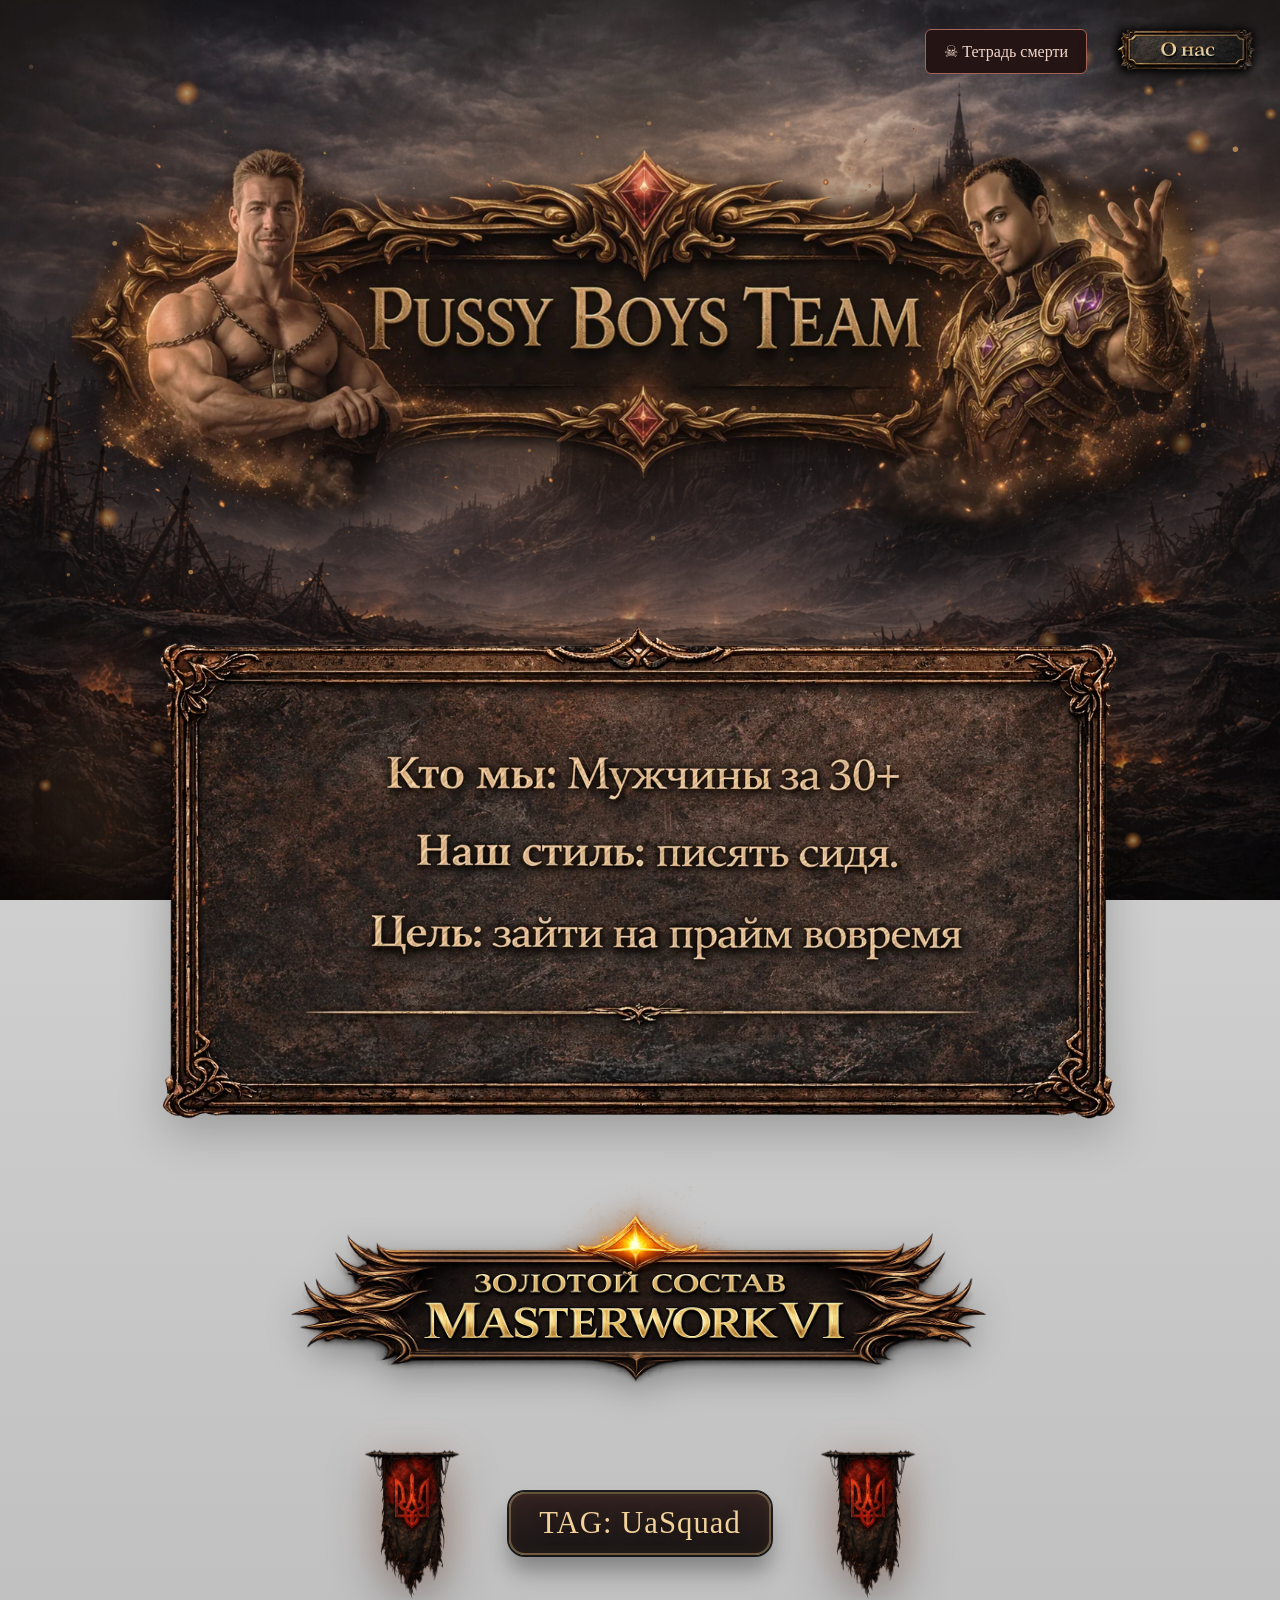
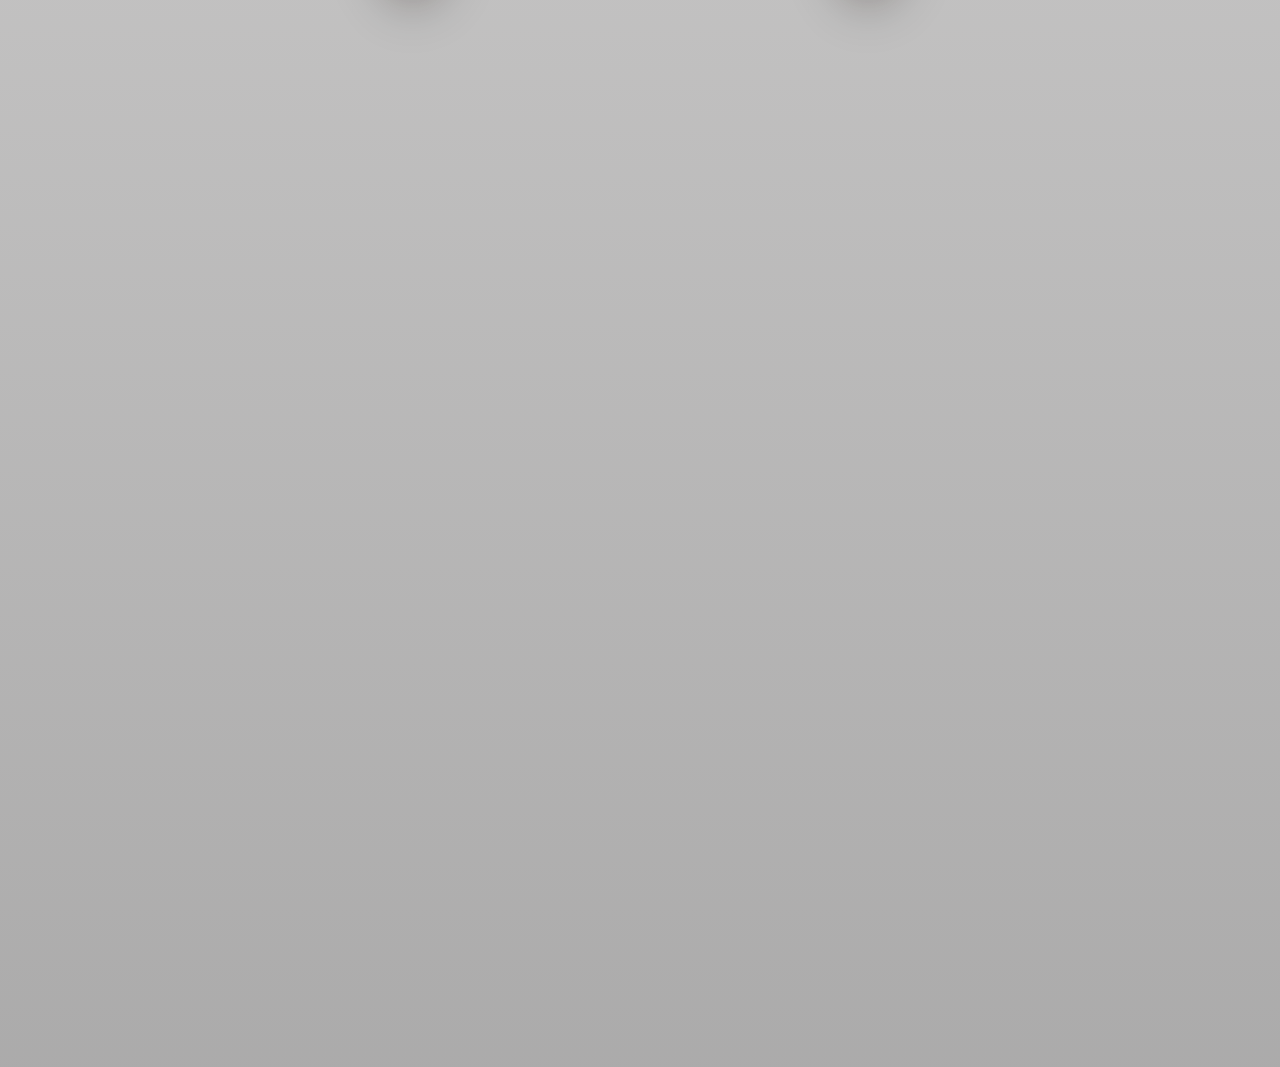
==== commit 5678b063: "Add Death Note page with moderated submissions and optimize site assets" ====
--- a/index.html
+++ b/index.html
@@ -4,7 +4,8 @@
 <link rel="icon" type="image/png" href="favicon.png">
 <meta charset="UTF-8" />
 <meta name="viewport" content="width=device-width, initial-scale=1.0" />
-<title>Pussy Boys Team</title>
+<title>Pussy Boys Team — UaSquad | Lineage 2</title>
+<meta name="description" content="Pussy Boys Team / UaSquad: состав КП в Lineage 2, набор игроков и Тетрадь смерти." />
 <style>
 *{box-sizing:border-box}
 html,body{margin:0;padding:0;scroll-behavior:smooth}
@@ -356,10 +357,15 @@
     grid-template-columns:1fr;
   }
 }
+
+.death-link{align-self:center;margin-right:20px;color:#f4d8cb;text-decoration:none;border:1px solid #a66458;padding:12px 18px;border-radius:6px;background:#241414}
+.death-link:hover,.death-link:focus-visible{background:#482020;outline:2px solid #e2bba3;outline-offset:3px}
+@media(prefers-reduced-motion:reduce){*,*::before,*::after{animation:none!important;transition:none!important;scroll-behavior:auto!important}.reveal{opacity:1;transform:none}canvas{display:none}}
+@media(max-width:480px){.topbar{align-items:center}.topbar img{width:115px}.death-link{font-size:14px;margin-right:10px;padding:10px}}
 </style>
 </head>
 <body>
-<audio id="metalHitAudio" preload="auto">
+<audio id="metalHitAudio" preload="none">
   <source src="metal-hit.mp3" type="audio/mpeg">
 </audio>
 <canvas id="bgFx"></canvas>
@@ -372,32 +378,33 @@
 
 <div class="page">
   <div class="topbar">
+    <a class="death-link" href="death-note.html">☠ Тетрадь смерти</a>
     <button class="about-link" id="aboutOpenBtn" aria-label="О нас">
-      <img src="about.png" alt="О нас" />
+      <img src="assets/about.webp" alt="О нас" />
     </button>
   </div>
 
   <div class="stage">
     <div class="banner-wrap" id="bannerWrap">
-      <img class="banner-img" src="banner.png" alt="Pussy Boys Team" />
+      <img fetchpriority="high" decoding="async" width="1919" height="768" class="banner-img" src="assets/banner.webp" alt="Pussy Boys Team" />
       <canvas class="banner-fx" id="bannerFx"></canvas>
     </div>
 
     <div class="about-board reveal" id="about-block">
-      <img src="wood.png" alt="Доска Кто мы" />
+      <img loading="lazy" decoding="async" src="assets/wood.webp" alt="Доска Кто мы" />
     </div>
 
-    <img class="gold reveal" src="gold.png" alt="Золотой состав" />
+    <img loading="lazy" decoding="async" class="gold reveal" src="assets/gold.webp" alt="Золотой состав" />
 
     <div class="tag-flag-wrap reveal">
       <div class="side-flag left">
-        <div class="flag-wrap"><img src="flag.png" alt="UaSquad flag" onerror="this.style.display='none'"></div>
+        <div class="flag-wrap"><img src="assets/flag.webp" alt="UaSquad flag" onerror="this.style.display='none'"></div>
       </div>
       <div class="tag-label-box">
         <div class="tag-label">TAG: UaSquad</div>
       </div>
       <div class="side-flag right">
-        <div class="flag-wrap"><img src="flag.png" alt="UaSquad flag" onerror="this.style.display='none'"></div>
+        <div class="flag-wrap"><img src="assets/flag.webp" alt="UaSquad flag" onerror="this.style.display='none'"></div>
       </div>
     </div>
 
@@ -416,7 +423,7 @@
       </div>
     </div>
 
-    <img class="apply reveal" src="apply.png" alt="Подать заявку" id="applyOpenBtn" />
+    <img loading="lazy" decoding="async" class="apply reveal" src="assets/apply.webp" alt="Подать заявку" id="applyOpenBtn" />
   </div>
 </div>
 
@@ -504,7 +511,7 @@
 const PLACEHOLDER_SVG = "data:image/svg+xml;utf8," + encodeURIComponent(`<svg xmlns='http://www.w3.org/2000/svg' width='500' height='800' viewBox='0 0 500 800'><defs><linearGradient id='g' x1='0' x2='0' y1='0' y2='1'><stop offset='0%' stop-color='#4a2a1d'/><stop offset='100%' stop-color='#1b0f0d'/></linearGradient></defs><rect width='100%' height='100%' rx='26' fill='url(#g)'/><rect x='14' y='14' width='472' height='772' rx='18' fill='none' stroke='#c69557' stroke-width='3' opacity='0.75'/><text x='50%' y='46%' text-anchor='middle' fill='#f2d19b' font-size='34' font-family='Georgia'>PLACEHOLDER</text><text x='50%' y='53%' text-anchor='middle' fill='#c69557' font-size='20' font-family='Georgia'>Добавь PNG карточку</text></svg>`);
 
 const players = [
-  { name:'Hex', role:'EE', image:['hex.png','Hex.png','HEX.png'], sound:['hex.mp3','Hex.mp3','HEX.mp3'], text:`По факту он не играет в Lineage 2 — он там работает без выходных, отпуска и шансов на нормальную жизнь.
+  { name:'Hex', role:'EE', image:['assets/hex.webp','Hex.png','HEX.png'], sound:['hex.mp3','Hex.mp3','HEX.mp3'], text:`По факту он не играет в Lineage 2 — он там работает без выходных, отпуска и шансов на нормальную жизнь.
 Глава Pussy Boys Team — человек, который может за 5 минут придумать план уровня “мы сейчас разъебём сервер”, а через 10 минут вся пачка уже лежит ебалом в пол. Стратег, аналитик и главный поставщик хуйни  одновременно.
 Выглядит “довольно красиво как для урода” — это когда ты смотришь и вроде норм, а потом понимаешь, что тебя где-то наебали, но не можешь объяснить где именно.
 Человек важности уровня главы государства. Даже донатит в игру через Пенсионный фонд.
@@ -512,7 +519,7 @@
 Любит делать сайты про Pussy Boys больше, чем играть, потому что там хотя бы можно нажать “обновить” и не получить пизды от рандомов.`, notes:`● Много пиздит
 ● Любит точность и порядок
 ● Смешно шутит` },
-  { name:'IIay3a', role:'Гладиатор', image:['pauza.png','Pauza.png','PAUZA.png'], sound:['IIay3a.mp3','iIay3a.mp3','IIAY3A.mp3'], text:` Смотри внимательно.
+  { name:'IIay3a', role:'Гладиатор', image:['assets/pauza.webp','Pauza.png','PAUZA.png'], sound:['IIay3a.mp3','iIay3a.mp3','IIAY3A.mp3'], text:` Смотри внимательно.
 Ты видишь перед собой игрока?
 Или ебучую радиостанцию без кнопки выключить?
 Можешь представить, сколько слов он сказал за день?
@@ -525,7 +532,7 @@
 Этот человек… Потенциальный операционный директор "Суши Клаб Солёное" и двигатель пачки. `, notes:`● Говорит правду в лоб
 ● Жёсткий приколист
 ● Есть бронь`, lore:`Гладиатор, который считает, что лучшая защита — это ещё одна атака.` },
-  { name:'Anamay', role:'Биш', image:['anamay.png','Anamay.png','ANAMAY.png'], sound:['anamay.mp3','Anamay.mp3','ANAMAY.mp3'], text:`Родился, вырос, всё как у людей. Переехал в Германию, стал правых взглядов. Мечтал стать художником. Потом работа, семья, ребёнок.
+  { name:'Anamay', role:'Биш', image:['assets/anamay.webp','Anamay.png','ANAMAY.png'], sound:['anamay.mp3','Anamay.mp3','ANAMAY.mp3'], text:`Родился, вырос, всё как у людей. Переехал в Германию, стал правых взглядов. Мечтал стать художником. Потом работа, семья, ребёнок.
 Долгое время играл в Lineage. Стабильно, уверенно, понимал игру, чувствовал тайминги. Уважаемый человек в пачке.
 Но в какой-то момент ему стало мало.
 Бросил всё. Жену. Ребёнка. Пак.  И ушёл в Доту. Просто потому что внутри сидело твёрдое: «Я могу больше».
@@ -533,9 +540,9 @@
 Говорят, первые полгода он почти не выходил из дома. Тренировки по 12–14 часов. Восемь реплей в день минимум. Анализ, тайминги, механика, макро. Всё заново. Как будто начинал жизнь с чистого листа.
 Сейчас ему уже за сорок, а он всё ещё лезет вверх. Медленно, тяжело, но без остановки. Иногда в голосе проскальзывает усталость, но в глазах — тот же огонь.
 Легенда пачки. Настоящий талант. Человек, который в том возрасте, когда большинство уже давно смирилось, решил, что его главная история ещё не написана.`, notes:`● Умный.
-● Вес 126 килограмм. 
+● Вес 126 килограмм.
 ● Моральный урон команде.`, lore:`Если враг думал, что бой уже выигран, значит он просто не заметил Anamay.` },
-  { name:'Marcus', role:'Гладиатор', image:['Marcus.png','marcus.png','MARCUS.png'], sound:['marcus.mp3','Marcus.mp3','MARCUS.mp3'], text:`Предприимчивый мужик. Владелец сети ресторанов, добрый, отзывчивый, всегда поможет советом или баблом. Служил в спецназе, участвовал в нескольких антитеррористических операциях. Больше трёхсот подтверждённых убийств. Готовили к партизанской войне, был лучшим снайпером во всей армии.
+  { name:'Marcus', role:'Гладиатор', image:['assets/Marcus.webp','marcus.png','MARCUS.png'], sound:['marcus.mp3','Marcus.mp3','MARCUS.mp3'], text:`Предприимчивый мужик. Владелец сети ресторанов, добрый, отзывчивый, всегда поможет советом или баблом. Служил в спецназе, участвовал в нескольких антитеррористических операциях. Больше трёхсот подтверждённых убийств. Готовили к партизанской войне, был лучшим снайпером во всей армии.
 И как, сука, в эту хуйню можно поверить?
 А потом ты заходишь на прайм и всё сразу становится на место.
 Этот гений прижимает ТП в тот момент, когда ты только карту открыл. Подождать команду? Да хуй там. Он уже влетел в толпу с криком «ЩА Я ЧЕКНУ!» посреди Хатума, будто это зачистка блокпоста.
@@ -544,19 +551,19 @@
 Легенда. Полностью невменяемый. Но свой до костей.`, notes:`●Богатый.
  ●Лудик.
  ●Штурмовик.`, lore:`Лор для Marcus.` },
-  { name:'DeMuerte', role:'Берс', image:['DeMuerte.png','demuerte.png','DEMUERTE.png'], sound:['demuerte.mp3','DeMuerte.mp3','DEMUERTE.mp3'], text:`Буйный. Сука, реально шарит в игре. В реале — спортивный здоровяк, качается, морда кирпичом, взгляд такой, что сразу хочется встать по стойке «смирно». А в Л2 он берсерк. Настоящий. Знает, что делать, всегда. Даже когда все вокруг в панике — DeMuerte уже летит вперёд.
+  { name:'DeMuerte', role:'Берс', image:['assets/DeMuerte.webp','demuerte.png','DEMUERTE.png'], sound:['demuerte.mp3','DeMuerte.mp3','DEMUERTE.mp3'], text:`Буйный. Сука, реально шарит в игре. В реале — спортивный здоровяк, качается, морда кирпичом, взгляд такой, что сразу хочется встать по стойке «смирно». А в Л2 он берсерк. Настоящий. Знает, что делать, всегда. Даже когда все вокруг в панике — DeMuerte уже летит вперёд.
 В своё время он закосплеил Итачи из Учиха. Перерезал половину своего клана, чтобы получить мангёку шаринган. Не в шутку. Реально. Чат в ахуе, а Ярик стоит в чёрном плаще, с красными глазами и спокойно говорит: «Аматерасу».  Резкий, как удар серпом по яйцам, и жесткий, как удар молотом.`, notes:`●Рост 2м+.
 ●Единственный с пачки кто сделает больше 10 отжиманий.
 ●Носит травмат. `, lore:`Лор для DeMuerte.` },
-  { name:'RazvalEbal', role:'СВС', image:['razvalebal.png','RazvalEbal.png','RAZVALEBAL.png'], sound:['razvalebal.mp3','RazvalEbal.mp3','RAZVALEBAL.mp3'], text:`Кирюха, блять, RazvalEbal —  это диагноз.
+  { name:'RazvalEbal', role:'СВС', image:['assets/razvalebal.webp','RazvalEbal.png','RAZVALEBAL.png'], sound:['razvalebal.mp3','RazvalEbal.mp3','RAZVALEBAL.mp3'], text:`Кирюха, блять, RazvalEbal —  это диагноз.
 Решил, что прайм с 23:00 — «так удобнее». Стоит на макросе, как NPC из таверны, только вместо реплик — вечное «я щас, сек».
 Ты орёшь: «КИРЮХА, ДЕНСЫ!», а он где-то жрёт, курит или просто исчез в астрале. Наш SWS по паспорту, а в душе — ДД. Мечтает резать, мечтает дамажить.Но в  файтах — бог. Танцы ложатся идеально, тайминги секунда в секунду, пальцы всё помнят, даже когда мозг давно в отключке. В чате тишина, в ТС пустота, а Кирюха уже в Расте строит хату с соломы и печкой. Lineage для него — так, промежуточная станция. Мечтает лутать бочки и рубить деревья.
 Кофе готовит только из свежайшего молока и каждый раз идёт доить Вола, перед этим хорошенько его выебав.
 Но когда начинается настоящий пиздец и всё горит — RazvalEbal возвращается. Как призрак. Как баг в системе. И начинает ебать. И ты сидишь и думаешь: «Сука, как?!»
 А это просто Кирюха АФК-легенда. Наш RazvalEbal.`, notes:`●Пунктуальный.
-●Стабильный. 
+●Стабильный.
 ●Надёжный. `, lore:`Лор для RazvalEbal.` },
-  { name:'KingGayOrgyes', role:'ШК', image:['Player7.png','player7.png','Player7.PNG','player7.PNG'], sound:['Player7.mp3','player7.mp3','Player7.MP3','player7.MP3'], text:`Коля — танк, блять, не человек, а Шрек из болота. 
+  { name:'KingGayOrgyes', role:'ШК', image:['assets/Player7.webp','player7.png','Player7.PNG','player7.PNG'], sound:['Player7.mp3','player7.mp3','Player7.MP3','player7.MP3'], text:`Коля — танк, блять, не человек, а Шрек из болота.
 Рыгает в микрофон — у всего КП микроинфаркт.
 «ХРРРГКХААААА» — и это, сука, не шутка. Это официальный саундтрек каждого файта. Колин фирменный трек.
 Несёт такую хуйню, что даже священник в голос крестится. Фразы без начала, без конца, без смысла.
@@ -566,19 +573,19 @@
 Попробуй забрать его из пака хоть на один прайм — и сразу поймёшь, кто вас всех, сука, держал.
 Коля — это рёв, шум, ад, пердёж и хаос.
 Это танк, который переживёт  и конец света.
-Не любить его почти невозможно.  
-А без него пачка — уже не пачка. Просто мясо на убой.`, notes:`●Отрыжка года. 
-●Признаный кулинар. 
+Не любить его почти невозможно.
+А без него пачка — уже не пачка. Просто мясо на убой.`, notes:`●Отрыжка года.
+●Признаный кулинар.
 ●Нестандартное мышление. `, lore:`Лор для седьмого персонажа.` },
-  { name:'Oni', role:'ПП', image:['Player8.png','player8.png','Player8.PNG','player8.PNG'], sound:['Player8.mp3','player8.mp3','Player8.MP3','player8.MP3'], text:`Солыч (Oni) — это, блять, не ПП, это тамада  и серверный Казанова в одном флаконе.
+  { name:'Oni', role:'ПП', image:['assets/Player8.webp','player8.png','Player8.PNG','player8.PNG'], sound:['Player8.mp3','player8.mp3','Player8.MP3','player8.MP3'], text:`Солыч (Oni) — это, блять, не ПП, это тамада  и серверный Казанова в одном флаконе.
 В реале — пиздец как телок ебёт. Направо, налево, по кругу. Бухает, курит шмаль пачками, но при этом остаётся самым общительным и добрым  на районе. За словом в карман никогда не лезет, языком мелет так, что любая тёлка тает за пять минут.
-А в игре — полный пиздец. Ломает пушки как спички. Четыре заточки на +6 уже отправил в утиль, просто потому что. Заточка под синькой, руки трясутся, глаза красные — «ещё разик, сука, повезёт». Не повезло. 
+А в игре — полный пиздец. Ломает пушки как спички. Четыре заточки на +6 уже отправил в утиль, просто потому что. Заточка под синькой, руки трясутся, глаза красные — «ещё разик, сука, повезёт». Не повезло.
 Безвести пропавший.. В паке крик: «СОЛИЧ, ДАЙ ПОВ, БЛЯДЬ!», а его нет. Ни онлайна, ни сигнала. То телки, то бухло, то «жизнь пошла по-новому».
 В итоге в конце совсем забил на игру. Просто исчез.
 Но пока был — был легендой. С ним всегда было весело, шумно и опасно. Может минуснуть пушку в самый важный момент, но когда заходил в форму — ПОВы летели так, что враги горели.`, notes:`●Ушел за хлебом, не вернулся.
 ●Секс машина.
 ●Не верит ни единому нашему слову.` , lore:`Лор для восьмого персонажа.` },
-  { name:'Pheonix', role:'ФС', image:['Player9.png','player9.png','Player9.PNG','player9.PNG'], sound:['Player9.mp3','player9.mp3','Player9.MP3','player9.MP3'], text:`Димон Pheonix — это сука резервный ядерный двигатель.
+  { name:'Pheonix', role:'ФС', image:['Player9.png','assets/player9.webp','Player9.PNG','player9.PNG'], sound:['Player9.mp3','player9.mp3','Player9.MP3','player9.MP3'], text:`Димон Pheonix — это сука резервный ядерный двигатель.
 Есть свет — он уже в игре. Без «ой, щас», без отмазок, без нытья. Просто заходит и начинает всех ебать.
 Даст пизды любому бывшему  — молча, жёстко. Без лишних слов, без драмы в чате. Просто факт.
 Он не гавкает в войс, не строит из себя героя, не разъёбывает клавиатуру. Он просто делает работу. И делает её так, что вопросов не остаётся.
@@ -587,18 +594,18 @@
 Просто заходит и зачищает всю эту хуйню.`, notes:`●Топ прайм на сервере.
 ●Аааллё
 ●Жертва катакомб.` , lore:`Лор для девятого персонажа.` },
-  { name:'Lynx', role:'Джуд', image:['Player10.png','player10.png','Player10.PNG','player10.PNG'], sound:['Player10.mp3','player10.mp3','Player10.MP3','player10.MP3'], text:`Дима Линкс — нормальный тип, без гнили и без понтов.
+  { name:'Lynx', role:'Джуд', image:['Player10.png','assets/player10.webp','Player10.PNG','player10.PNG'], sound:['Player10.mp3','player10.mp3','Player10.MP3','player10.MP3'], text:`Дима Линкс — нормальный тип, без гнили и без понтов.
 Семейный, вежливый, из тех, кто не пиздит, а просто живёт. Добрый, спокойный, без лишних движений и драм. Не лезет в срачи, не меряется хуями, не строит из себя альфу. Просто свой. Просто нормальный член команды, блять.
 Правда...Кнопку УД он ищет, как клад в старой жопе.
 Когда надо жать — он думает.
 Когда уже поздно — он вспоминает.
 Но при всём при этом — золото, а не человек.
 Просто стабильный, адекватный пацан, с которым хочется играть даже без эпиков и жирных сумок.
-Не мог много играть, часто пропадал, но по своим причинам!  
+Не мог много играть, часто пропадал, но по своим причинам!
 С такими людьми пак чувствуется как семья, а не просто сборная солянка.
 Линкс — это не про хайп, не про понты и не про «я тут главный».
-Это про спокойствие, стабильность и человеческий базар.`, notes:`●Дает речку в файте. 
-●Узнал за уд в конце сезона. 
+Это про спокойствие, стабильность и человеческий базар.`, notes:`●Дает речку в файте.
+●Узнал за уд в конце сезона.
 ●Добряк.`, lore:`Лор для десятого персонажа.` }
 ];
 
@@ -716,6 +723,7 @@
     img.className = 'card';
     img.dataset.index = index;
     img.draggable = false;
+    img.decoding = 'async';
     tryImageSources(img, player.image, PLACEHOLDER_SVG);
 
     shell.addEventListener('click', () => {
@@ -931,10 +939,11 @@
 });
 
 (function () {
+  if (matchMedia('(prefers-reduced-motion: reduce)').matches) return;
   const wrap = document.getElementById('bannerWrap');
   const canvas = document.getElementById('bannerFx');
   const ctx = canvas.getContext('2d');
-  let dpr = Math.max(1, window.devicePixelRatio || 1);
+  let dpr = Math.min(1.5, Math.max(1, window.devicePixelRatio || 1));
   let w = 0;
   let h = 0;
   const particles = [];
@@ -943,14 +952,14 @@
     const rect = wrap.getBoundingClientRect();
     w = Math.floor(rect.width);
     h = Math.floor(rect.height);
-    dpr = Math.max(1, window.devicePixelRatio || 1);
+    dpr = Math.min(1.5, Math.max(1, window.devicePixelRatio || 1));
     canvas.width = Math.floor(w * dpr);
     canvas.height = Math.floor(h * dpr);
     canvas.style.width = w + 'px';
     canvas.style.height = h + 'px';
     ctx.setTransform(dpr, 0, 0, dpr, 0, 0);
     particles.length = 0;
-    for (let i = 0; i < 120; i++) {
+    for (let i = 0; i < 60; i++) {
       particles.push({
         x: Math.random() * w,
         y: Math.random() * h,
@@ -964,6 +973,7 @@
   }
 
   function draw() {
+    if (document.hidden) { requestAnimationFrame(draw); return; }
     ctx.clearRect(0, 0, w, h);
     for (const p of particles) {
       p.drift += 0.02;
@@ -986,9 +996,10 @@
 })();
 
 (function () {
+  if (matchMedia('(prefers-reduced-motion: reduce)').matches) return;
   const canvas = document.getElementById('bgFx');
   const ctx = canvas.getContext('2d');
-  let dpr = Math.max(1, window.devicePixelRatio || 1);
+  let dpr = Math.min(1.5, Math.max(1, window.devicePixelRatio || 1));
   let w = 0, h = 0;
   const ash = [];
   const smoke = [];
@@ -999,7 +1010,7 @@
   function resize() {
     w = window.innerWidth;
     h = window.innerHeight;
-    dpr = Math.max(1, window.devicePixelRatio || 1);
+    dpr = Math.min(1.5, Math.max(1, window.devicePixelRatio || 1));
     canvas.width = Math.floor(w * dpr);
     canvas.height = Math.floor(h * dpr);
     canvas.style.width = w + 'px';
@@ -1010,7 +1021,7 @@
     smoke.length = 0;
     sparks.length = 0;
 
-    for (let i = 0; i < 180; i++) {
+    for (let i = 0; i < 90; i++) {
       ash.push({
         x: Math.random() * w,
         y: Math.random() * h,
@@ -1069,6 +1080,7 @@
   }
 
   function animate() {
+    if (document.hidden) { requestAnimationFrame(animate); return; }
     ctx.clearRect(0, 0, w, h);
     ctx.save();
     ctx.translate((mouseX - w / 2) * 0.005, (mouseY - h / 2) * 0.005);
